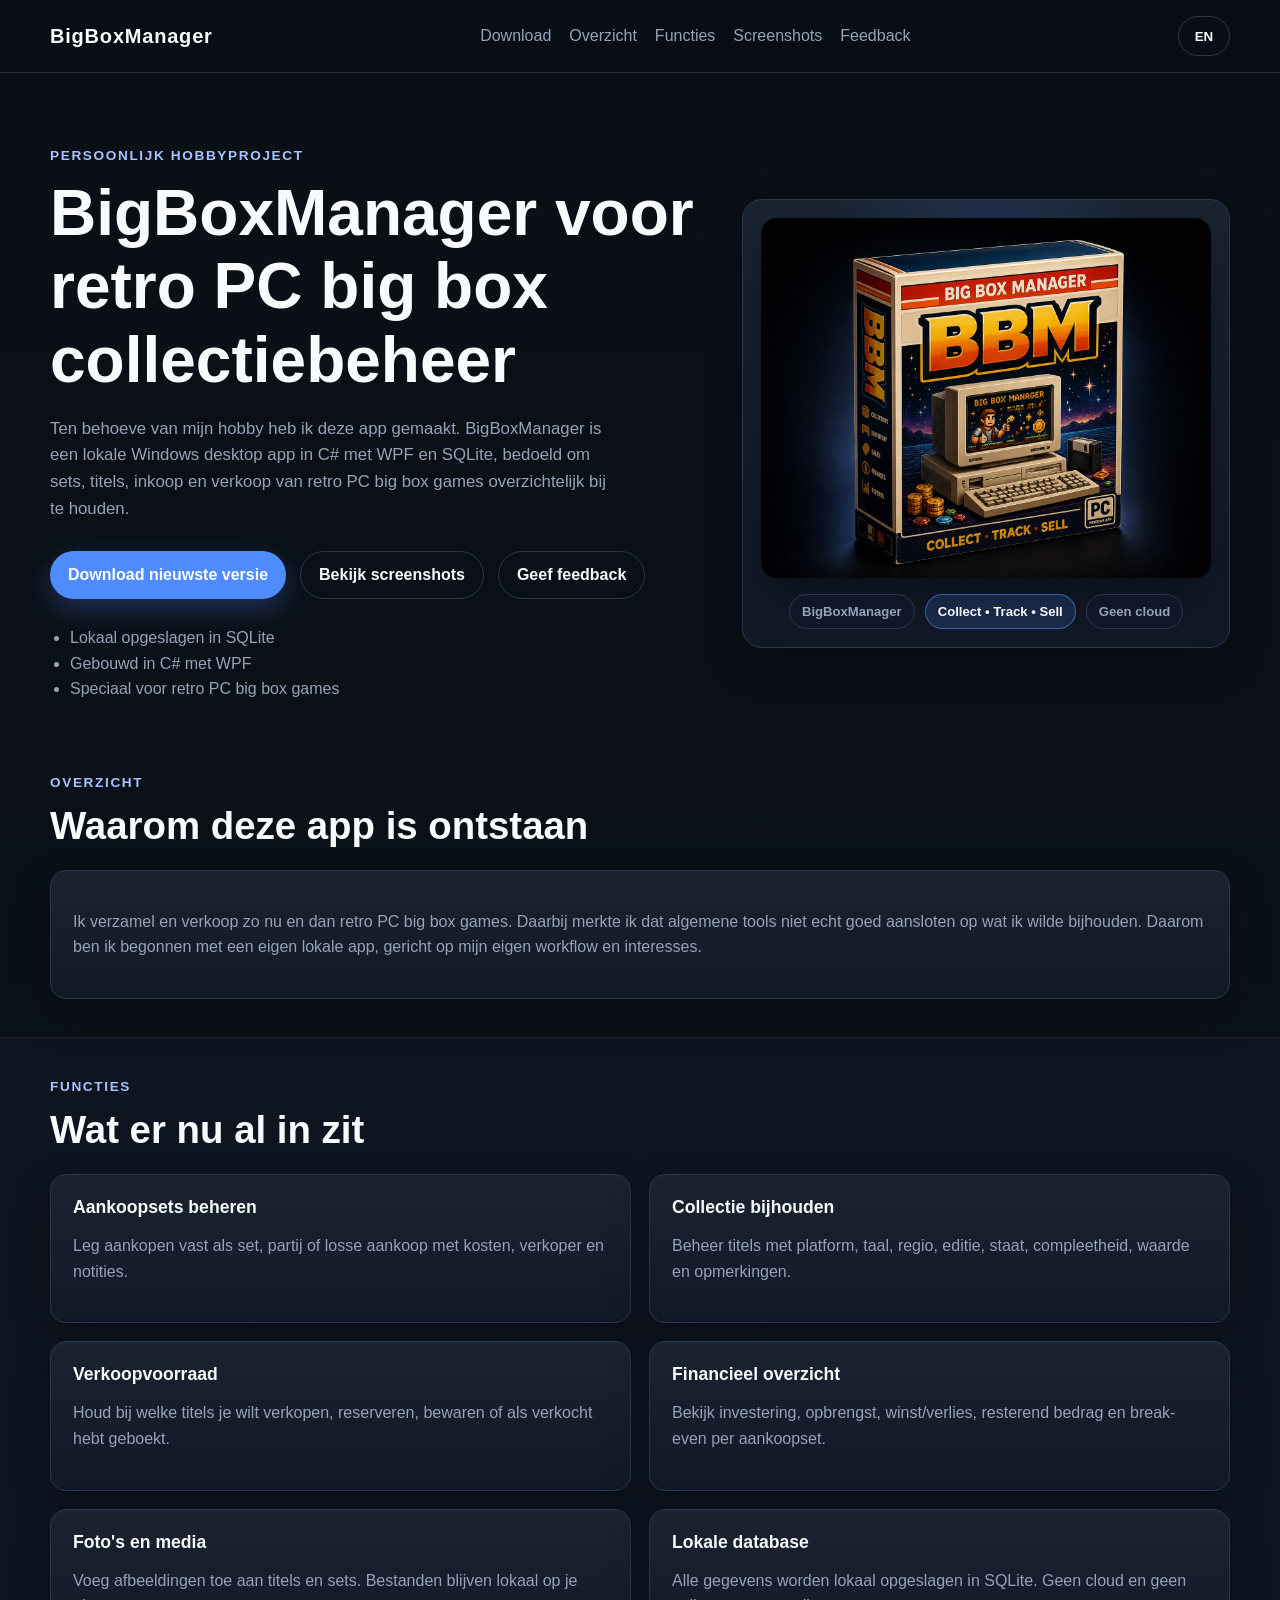
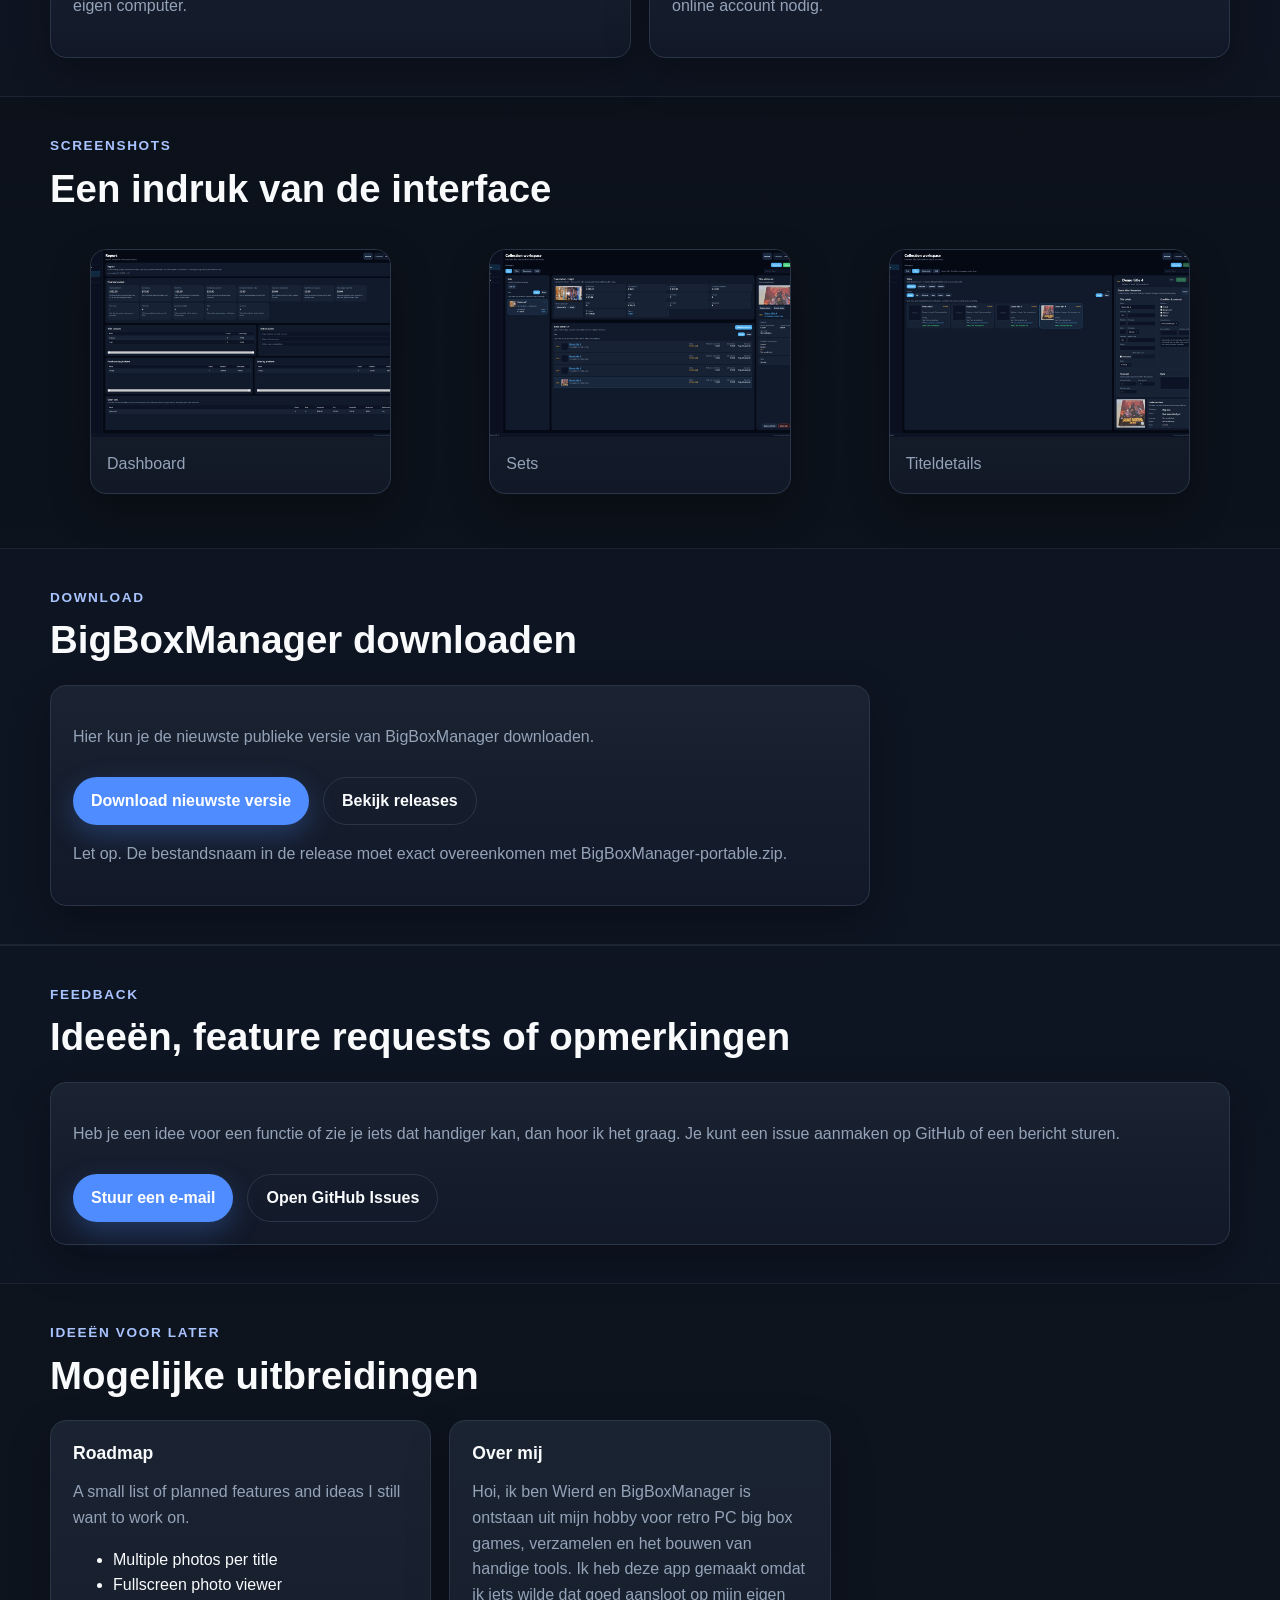
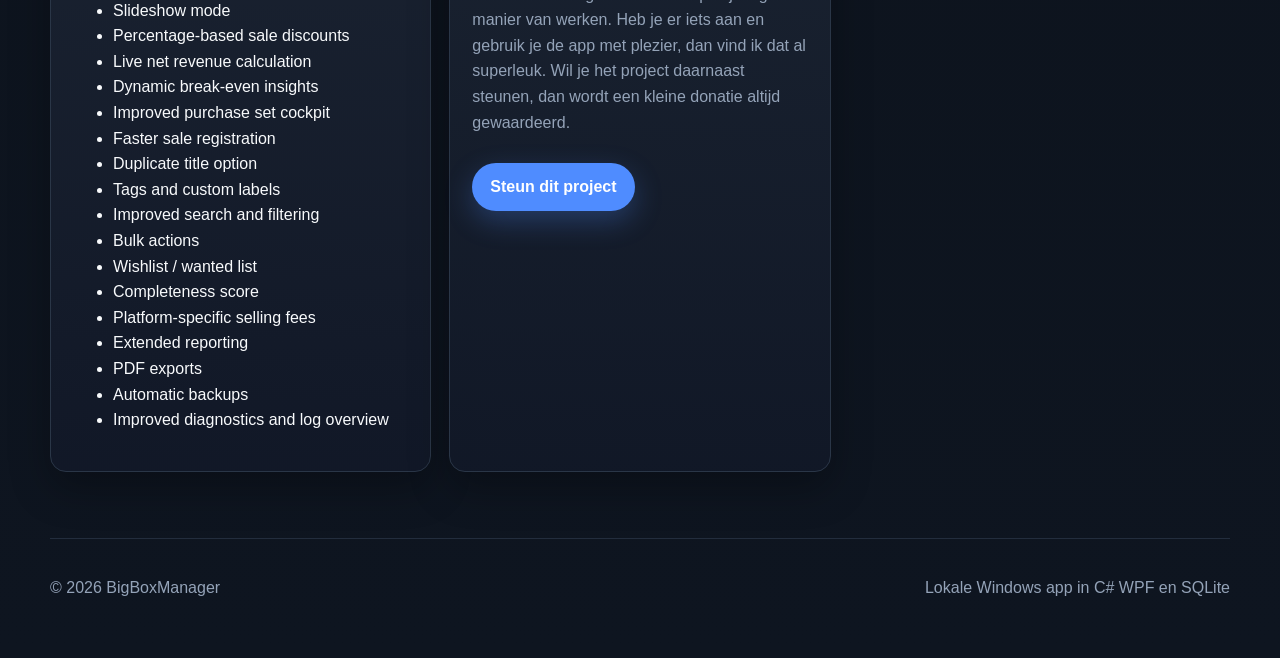
==== index.html @ f54d2a1f "Update index.html" ====
<!DOCTYPE html>
<html lang="nl">
<head>
    <meta charset="UTF-8" />
    <meta name="viewport" content="width=device-width, initial-scale=1.0" />
    <title>BigBoxManager</title>
    <meta name="description" content="Een lokale Windows app voor collectiebeheer van retro PC big box games." />
    <link rel="stylesheet" href="style.css" />
    <link rel="icon" href="afbeeldingen/BBM.ico" />
</head>
<body>
    <header class="bovenbalk">
        <div class="inhoud breedte">
            <div class="merk">BigBoxManager</div>

            <nav class="navigatie">
                <a href="#download" data-nl="Download" data-en="Download">Download</a>
                <a href="#overzicht" data-nl="Overzicht" data-en="Overview">Overzicht</a>
                <a href="#functies" data-nl="Functies" data-en="Features">Functies</a>
                <a href="#screenshots" data-nl="Screenshots" data-en="Screenshots">Screenshots</a>
                <a href="#feedback" data-nl="Feedback" data-en="Feedback">Feedback</a>
            </nav>

            <button id="taalKnop" class="taal-knop" type="button">EN</button>
        </div>
    </header>

    <main>
        <section class="held">
            <div class="inhoud breedte held-inhoud">
                <div class="held-tekst">
                    <p class="label"
                       data-nl="Persoonlijk hobbyproject"
                       data-en="Personal hobby project">
                        Persoonlijk hobbyproject
                    </p>

                    <h1 data-nl="BigBoxManager voor retro PC big box collectiebeheer"
                        data-en="BigBoxManager for retro PC big box collection management">
                        BigBoxManager voor retro PC big box collectiebeheer
                    </h1>

                    <p class="inleiding"
                       data-nl="Ten behoeve van mijn hobby heb ik deze app gemaakt. BigBoxManager is een lokale Windows desktop app in C# met WPF en SQLite, bedoeld om sets, titels, inkoop en verkoop van retro PC big box games overzichtelijk bij te houden."
                       data-en="I made this app to support my hobby. BigBoxManager is a local Windows desktop app built in C# with WPF and SQLite, meant to keep track of sets, titles, purchases and sales of retro PC big box games.">
                        Ten behoeve van mijn hobby heb ik deze app gemaakt. BigBoxManager is een lokale Windows desktop app in C# met WPF en SQLite, bedoeld om sets, titels, inkoop en verkoop van retro PC big box games overzichtelijk bij te houden.
                    </p>

            <div class="knoppenrij">
<a class="knop knop-hoofd"
   href="https://github.com/wjp79/Bigboxmanager/releases/latest/download/BigBoxManager-portable.zip"
   data-nl="Download nieuwste versie"
   data-en="Download latest version">
    Download nieuwste versie
</a>

    <a class="knop knop-secundair"
       href="#screenshots"
       data-nl="Bekijk screenshots"
       data-en="View screenshots">
        Bekijk screenshots
    </a>

    <a class="knop knop-secundair"
       href="#feedback"
       data-nl="Geef feedback"
       data-en="Send feedback">
        Geef feedback
    </a>
</div>

                    <ul class="kenmerkenlijst">
                        <li data-nl="Lokaal opgeslagen in SQLite" data-en="Stored locally in SQLite">Lokaal opgeslagen in SQLite</li>
                        <li data-nl="Gebouwd in C# met WPF" data-en="Built in C# with WPF">Gebouwd in C# met WPF</li>
                        <li data-nl="Speciaal voor retro PC big box games" data-en="Made specifically for retro PC big box games">Speciaal voor retro PC big box games</li>
                    </ul>
                </div>

                <div class="held-kaart held-logo-kaart">
                    <img class="held-logo-afbeelding"
                         src="afbeeldingen/bbm-website-hero-collect-track-sell.jpg"
                         alt="BigBoxManager softwarebox met Collect Track Sell slogan" />

                    <div class="voorbeeld-labelrij">
                        <span data-nl="BigBoxManager" data-en="BigBoxManager">BigBoxManager</span>
                        <span class="label-slogan"
                              data-nl="Collect • Track • Sell"
                              data-en="Collect • Track • Sell">Collect • Track • Sell</span>
                        <span data-nl="Geen cloud" data-en="No cloud">Geen cloud</span>
                    </div>
                </div>
            </div>
        </section>

        <section id="overzicht" class="sectie">
            <div class="inhoud breedte">
                <div class="sectie-kop">
                    <p class="label" data-nl="Overzicht" data-en="Overview">Overzicht</p>
                    <h2 data-nl="Waarom deze app is ontstaan" data-en="Why I started this app">Waarom deze app is ontstaan</h2>
                </div>

                <div class="kaart">
                    <p data-nl="Ik verzamel en verkoop zo nu en dan retro PC big box games. Daarbij merkte ik dat algemene tools niet echt goed aansloten op wat ik wilde bijhouden. Daarom ben ik begonnen met een eigen lokale app, gericht op mijn eigen workflow en interesses."
                       data-en="I collect and occasionally sell retro PC big box games. I noticed that general tools did not really fit what I wanted to track. That is why I started building my own local app, focused on my own workflow and interests.">
                        Ik verzamel en verkoop zo nu en dan retro PC big box games. Daarbij merkte ik dat algemene tools niet echt goed aansloten op wat ik wilde bijhouden. Daarom ben ik begonnen met een eigen lokale app, gericht op mijn eigen workflow en interesses.
                    </p>
                </div>
            </div>
        </section>

       <section id="functies" class="sectie sectie-donker">
    <div class="inhoud breedte">
        <div class="sectie-kop">
            <p class="label" data-nl="Functies" data-en="Features">Functies</p>
            <h2 data-nl="Wat er nu al in zit" data-en="What it currently includes">Wat er nu al in zit</h2>
        </div>

        <div class="kaarten twee-kolommen">
            <article class="kaart">
                <h3 data-nl="Aankoopsets beheren" data-en="Purchase set management">Aankoopsets beheren</h3>
                <p data-nl="Leg aankopen vast als set, partij of losse aankoop met kosten, verkoper en notities."
                   data-en="Register purchases as sets, lots or single items with costs, seller details and notes.">
                    Leg aankopen vast als set, partij of losse aankoop met kosten, verkoper en notities.
                </p>
            </article>

            <article class="kaart">
                <h3 data-nl="Collectie bijhouden" data-en="Collection tracking">Collectie bijhouden</h3>
                <p data-nl="Beheer titels met platform, taal, regio, editie, staat, compleetheid, waarde en opmerkingen."
                   data-en="Manage titles with platform, language, region, edition, condition, completeness, value and notes.">
                    Beheer titels met platform, taal, regio, editie, staat, compleetheid, waarde en opmerkingen.
                </p>
            </article>

            <article class="kaart">
                <h3 data-nl="Verkoopvoorraad" data-en="Sales stock">Verkoopvoorraad</h3>
                <p data-nl="Houd bij welke titels je wilt verkopen, reserveren, bewaren of als verkocht hebt geboekt."
                   data-en="Track which titles you want to sell, reserve, keep or mark as sold.">
                    Houd bij welke titels je wilt verkopen, reserveren, bewaren of als verkocht hebt geboekt.
                </p>
            </article>

            <article class="kaart">
                <h3 data-nl="Financieel overzicht" data-en="Financial overview">Financieel overzicht</h3>
                <p data-nl="Bekijk investering, opbrengst, winst/verlies, resterend bedrag en break-even per aankoopset."
                   data-en="View investment, revenue, profit/loss, remaining amount and break-even per purchase set.">
                    Bekijk investering, opbrengst, winst/verlies, resterend bedrag en break-even per aankoopset.
                </p>
            </article>

            <article class="kaart">
                <h3 data-nl="Foto's en media" data-en="Photos and media">Foto's en media</h3>
                <p data-nl="Voeg afbeeldingen toe aan titels en sets. Bestanden blijven lokaal op je eigen computer."
                   data-en="Add images to titles and sets. Files remain local on your own computer.">
                    Voeg afbeeldingen toe aan titels en sets. Bestanden blijven lokaal op je eigen computer.
                </p>
            </article>

            <article class="kaart">
                <h3 data-nl="Lokale database" data-en="Local database">Lokale database</h3>
                <p data-nl="Alle gegevens worden lokaal opgeslagen in SQLite. Geen cloud en geen online account nodig."
                   data-en="All data is stored locally in SQLite. No cloud and no online account required.">
                    Alle gegevens worden lokaal opgeslagen in SQLite. Geen cloud en geen online account nodig.
                </p>
            </article>
        </div>
    </div>
</section>



<section id="screenshots" class="sectie">
    <div class="inhoud breedte">
        <div class="sectie-kop">
            <p class="label" data-nl="Screenshots" data-en="Screenshots">Screenshots</p>
            <h2 data-nl="Een indruk van de interface" data-en="A quick look at the interface">Een indruk van de interface</h2>
        </div>

        <div class="screenshot-rooster">
            <figure class="screenshot-kaart">
                <img src="afbeeldingen/screenshot-dashboard.png"
                     alt="Screenshot dashboard"
                     onclick="toonAfbeelding(this.src, this.alt)" />
                <figcaption data-nl="Dashboard" data-en="Dashboard">Dashboard</figcaption>
            </figure>

            <figure class="screenshot-kaart">
                <img src="afbeeldingen/Screenshot-sets2.png"
                     alt="Screenshot sets"
                     onclick="toonAfbeelding(this.src, this.alt)" />
                <figcaption data-nl="Sets" data-en="Sets">Sets</figcaption>
            </figure>

            <figure class="screenshot-kaart">
                <img src="afbeeldingen/screenshot-titel.png"
                     alt="Screenshot titeldetails"
                     onclick="toonAfbeelding(this.src, this.alt)" />
                <figcaption data-nl="Titeldetails" data-en="Title details">Titeldetails</figcaption>
            </figure>
        </div>
    </div>
</section>

        <section id="download" class="sectie sectie-donker">
    <div class="inhoud breedte">
        <div class="sectie-kop">
            <p class="label" data-nl="Download" data-en="Download">Download</p>
            <h2 data-nl="BigBoxManager downloaden" data-en="Download BigBoxManager">BigBoxManager downloaden</h2>
        </div>

        <div class="kaart download-kaart">
            <p data-nl="Hier kun je de nieuwste publieke versie van BigBoxManager downloaden."
               data-en="Here you can download the latest public version of BigBoxManager.">
                Hier kun je de nieuwste publieke versie van BigBoxManager downloaden.
            </p>

            <div class="knoppenrij">
                <a class="knop knop-hoofd"
                   href="https://github.com/wjp79/Bigboxmanager/releases/latest/download/BigBoxManager-portable.zip"
                   data-nl="Download nieuwste versie"
                   data-en="Download latest version">
                    Download nieuwste versie
                </a>

                <a class="knop knop-secundair"
                   href="https://github.com/wjp79/Bigboxmanager/releases"
                   target="_blank"
                   rel="noopener noreferrer"
                   data-nl="Bekijk releases"
                   data-en="View releases">
                    Bekijk releases
                </a>
            </div>

            <p class="kleine-tekst"
               data-nl="Let op. De bestandsnaam in de release moet exact overeenkomen met BigBoxManager-portable.zip."
               data-en="Note. The asset filename in the release must exactly match BigBoxManager-portable.zip.">
                Let op. De bestandsnaam in de release moet exact overeenkomen met BigBoxManager-portable.zip.
            </p>
        </div>
    </div>
</section>

        <section id="feedback" class="sectie sectie-donker">
            <div class="inhoud breedte">
                <div class="sectie-kop">
                    <p class="label" data-nl="Feedback" data-en="Feedback">Feedback</p>
                    <h2 data-nl="Ideeën, feature requests of opmerkingen" data-en="Ideas, feature requests or feedback">Ideeën, feature requests of opmerkingen</h2>
                </div>

                <div class="kaart">
                    <p data-nl="Heb je een idee voor een functie of zie je iets dat handiger kan, dan hoor ik het graag. Je kunt een issue aanmaken op GitHub of een bericht sturen."
                       data-en="If you have an idea for a feature or see something that could be improved, feel free to let me know. You can open an issue on GitHub or send a message.">
                        Heb je een idee voor een functie of zie je iets dat handiger kan, dan hoor ik het graag. Je kunt een issue aanmaken op GitHub of een bericht sturen.
                    </p>

                    <div class="knoppenrij">
                        <a class="knop knop-hoofd"
                           href="mailto:bigboxmanager@protonmail.com?subject=Feedback%20BigBoxManager&amp;body=Hoi%20Wierd%2C%0D%0A%0D%0AIk%20heb%20feedback%20over%20BigBoxManager%3A%0D%0A"
                           data-nl="Stuur een e-mail"
                           data-en="Send an email">
                            Stuur een e-mail
                        </a>

                        <a class="knop knop-secundair"
                           href="https://github.com/wjp79/Bigboxmanager/issues"
                           target="_blank"
                           rel="noopener noreferrer"
                           data-nl="Open GitHub Issues"
                           data-en="Open GitHub Issues">
                            Open GitHub Issues
                        </a>
                    </div>
                </div>
            </div>
        </section>

        <section class="sectie">
            <div class="inhoud breedte">
                <div class="sectie-kop">
                    <p class="label" data-nl="Ideeën voor later" data-en="Ideas for later">Ideeën voor later</p>
                    <h2 data-nl="Mogelijke uitbreidingen" data-en="Possible future additions">Mogelijke uitbreidingen</h2>
                </div>

                <div class="kaarten drie-kolommen">
             <article class="kaart">
    <h3 data-nl="Roadmap" data-en="Roadmap">Roadmap</h3>

    <p data-nl="Een korte lijst met geplande functies en ideeën waar ik nog aan wil werken."
       data-en="A small list of planned features and ideas I still want to work on.">
        A small list of planned features and ideas I still want to work on.
    </p>

    <ul class="feature-lijst">
        <li data-nl="Meerdere foto's per titel" data-en="Multiple photos per title">Multiple photos per title</li>
        <li data-nl="Fullscreen fotoweergave" data-en="Fullscreen photo viewer">Fullscreen photo viewer</li>
        <li data-nl="Slideshow-modus" data-en="Slideshow mode">Slideshow mode</li>
        <li data-nl="Verkoopkorting in procenten" data-en="Percentage-based sale discounts">Percentage-based sale discounts</li>
        <li data-nl="Live berekening van netto opbrengst" data-en="Live net revenue calculation">Live net revenue calculation</li>
        <li data-nl="Dynamische break-even inzichten" data-en="Dynamic break-even insights">Dynamic break-even insights</li>
        <li data-nl="Verbeterde aankoopset-cockpit" data-en="Improved purchase set cockpit">Improved purchase set cockpit</li>
        <li data-nl="Snellere verkoopregistratie" data-en="Faster sale registration">Faster sale registration</li>
        <li data-nl="Titel dupliceren" data-en="Duplicate title option">Duplicate title option</li>
        <li data-nl="Tags en eigen labels" data-en="Tags and custom labels">Tags and custom labels</li>
        <li data-nl="Verbeterd zoeken en filteren" data-en="Improved search and filtering">Improved search and filtering</li>
        <li data-nl="Bulkacties" data-en="Bulk actions">Bulk actions</li>
        <li data-nl="Wishlist / gezocht-lijst" data-en="Wishlist / wanted list">Wishlist / wanted list</li>
        <li data-nl="Compleetheidsscore" data-en="Completeness score">Completeness score</li>
        <li data-nl="Platform-specifieke verkoopkosten" data-en="Platform-specific selling fees">Platform-specific selling fees</li>
        <li data-nl="Uitgebreidere rapportage" data-en="Extended reporting">Extended reporting</li>
        <li data-nl="PDF-exports" data-en="PDF exports">PDF exports</li>
        <li data-nl="Automatische backups" data-en="Automatic backups">Automatic backups</li>
        <li data-nl="Verbeterde diagnose en log-overzicht" data-en="Improved diagnostics and log overview">Improved diagnostics and log overview</li>
    </ul>
</article>

       <article class="kaart">
    <h3 data-nl="Over mij" data-en="About me">Over mij</h3>

    <p data-nl="Hoi, ik ben Wierd en BigBoxManager is ontstaan uit mijn hobby voor retro PC big box games, verzamelen en het bouwen van handige tools. Ik heb deze app gemaakt omdat ik iets wilde dat goed aansloot op mijn eigen manier van werken. Heb je er iets aan en gebruik je de app met plezier, dan vind ik dat al superleuk. Wil je het project daarnaast steunen, dan wordt een kleine donatie altijd gewaardeerd."
       data-en="Hi, I’m Wierd, and BigBoxManager grew out of my hobby for retro PC big box games, collecting, and building useful tools. I made this app because I wanted something that really matched the way I work. If the app is useful to you and you enjoy using it, that already means a lot to me. And if you would like to support the project, a small donation is always appreciated.">
        Hoi, ik ben Wierd en BigBoxManager is ontstaan uit mijn hobby voor retro PC big box games, verzamelen en het bouwen van handige tools. Ik heb deze app gemaakt omdat ik iets wilde dat goed aansloot op mijn eigen manier van werken. Heb je er iets aan en gebruik je de app met plezier, dan vind ik dat al superleuk. Wil je het project daarnaast steunen, dan wordt een kleine donatie altijd gewaardeerd.
    </p>

    <div class="knoppenrij">
        <a class="knop knop-hoofd"
           href="https://paypal.me/wierd"
           target="_blank"
           rel="noopener noreferrer"
           data-nl="Steun dit project"
           data-en="Support this project">
            Steun dit project
        </a>
    </div>
</article>
                </div>
            </div>
        </section>
    </main>

    <footer class="voettekst">
        <div class="inhoud breedte voettekst-inhoud">
            <p>© 2026 BigBoxManager</p>
            <p data-nl="Lokale Windows app in C# WPF en SQLite"
               data-en="Local Windows app built with C# WPF and SQLite">
                Lokale Windows app in C# WPF en SQLite
            </p>
        </div>
    </footer>

    <script>
        let huidigeTaal = "nl";

        const taalKnop = document.getElementById("taalKnop");

        function pasTaalToe(taal) {
            const elementen = document.querySelectorAll("[data-nl][data-en]");

            elementen.forEach(element => {
                element.textContent = element.getAttribute("data-" + taal);
            });

            document.documentElement.lang = taal;
            huidigeTaal = taal;
            taalKnop.textContent = taal === "nl" ? "EN" : "NL";
        }

        taalKnop.addEventListener("click", () => {
            const nieuweTaal = huidigeTaal === "nl" ? "en" : "nl";
            pasTaalToe(nieuweTaal);
        });

            function toonAfbeelding(bron, beschrijving) {
        const overlay = document.getElementById("afbeeldingOverlay");
        const afbeelding = document.getElementById("groteAfbeelding");

        afbeelding.src = bron;
        afbeelding.alt = beschrijving;
        overlay.classList.add("zichtbaar");
    }

    function sluitAfbeelding() {
        const overlay = document.getElementById("afbeeldingOverlay");
        overlay.classList.remove("zichtbaar");
    }       
</script>


    <div id="afbeeldingOverlay" class="afbeelding-overlay" onclick="sluitAfbeelding()">
    <img id="groteAfbeelding" class="grote-afbeelding" src="" alt="" />
</div>

    
</body>
</html>
---- style.css ----
:root {
    --achtergrond: #0A0F16;
    --paneel-donker: #111827;
    --tweede-paneel: #161E2A;
    --kaart-donker: #1B2432;
    --lijstkaart: #1E293B;
    --veld-donker: #0F172A;
    --rand: #2A3647;
    --hoofdtekst: #F8FAFC;
    --subtiele-tekst: #94A3B8;
    --accent: #4F8CFF;
    --accent-zacht: rgba(79, 140, 255, 0.16);

    --breedte: 1180px;
    --radius-groot: 20px;
    --radius-middel: 16px;
    --radius-klein: 12px;

    --schaduw: 0 16px 40px rgba(0, 0, 0, 0.28);
}

* {
    box-sizing: border-box;
}

html {
    scroll-behavior: smooth;
}

body {
    margin: 0;
    font-family: "Segoe UI", Arial, sans-serif;
    background: linear-gradient(180deg, #0A0F16 0%, #0E1520 100%);
    color: var(--hoofdtekst);
    line-height: 1.6;
}

img {
    max-width: 100%;
    display: block;
}

a {
    color: inherit;
    text-decoration: none;
}

.breedte {
    width: min(var(--breedte), calc(100% - 32px));
    margin: 0 auto;
}

.bovenbalk {
    position: sticky;
    top: 0;
    z-index: 20;
    backdrop-filter: blur(10px);
    background: rgba(10, 15, 22, 0.82);
    border-bottom: 1px solid rgba(42, 54, 71, 0.85);
}

.bovenbalk .inhoud {
    display: flex;
    align-items: center;
    justify-content: space-between;
    gap: 24px;
    min-height: 72px;
}

.merk {
    font-size: 1.25rem;
    font-weight: 700;
    letter-spacing: 0.04em;
}

.navigatie {
    display: flex;
    gap: 18px;
    flex-wrap: wrap;
}

.navigatie a {
    color: var(--subtiele-tekst);
    transition: color 0.2s ease;
}

.navigatie a:hover {
    color: var(--hoofdtekst);
}

.held {
    padding: 72px 0 32px;
}

.held-inhoud {
    display: grid;
    grid-template-columns: 1.15fr 0.85fr;
    gap: 32px;
    align-items: center;
}

.label {
    margin: 0 0 10px;
    color: #A9C3FF;
    font-size: 0.85rem;
    font-weight: 700;
    text-transform: uppercase;
    letter-spacing: 0.12em;
}

h1,
h2,
h3 {
    margin-top: 0;
    line-height: 1.15;
}

h1 {
    margin-bottom: 18px;
    font-size: clamp(2.2rem, 5vw, 4rem);
}

h2 {
    margin-bottom: 0;
    font-size: clamp(1.7rem, 3vw, 2.4rem);
}

h3 {
    margin-bottom: 10px;
    font-size: 1.1rem;
}

.inleiding {
    max-width: 60ch;
    color: var(--subtiele-tekst);
    font-size: 1.05rem;
}

.knoppenrij {
    display: flex;
    flex-wrap: wrap;
    gap: 14px;
    margin-top: 28px;
}

.knop {
    display: inline-flex;
    align-items: center;
    justify-content: center;
    min-height: 48px;
    padding: 0 18px;
    border-radius: 999px;
    font-weight: 700;
    transition: transform 0.18s ease, box-shadow 0.18s ease, background 0.18s ease;
}

.knop:hover {
    transform: translateY(-1px);
}

.knop-hoofd {
    background: var(--accent);
    color: white;
    box-shadow: 0 10px 28px rgba(79, 140, 255, 0.28);
}

.knop-secundair {
    background: transparent;
    color: var(--hoofdtekst);
    border: 1px solid var(--rand);
}

.kenmerkenlijst {
    margin: 26px 0 0;
    padding-left: 20px;
    color: var(--subtiele-tekst);
}

.held-kaart {
    position: relative;
    overflow: hidden;
    background:
        radial-gradient(circle at 50% 18%, rgba(79, 140, 255, 0.20), transparent 38%),
        linear-gradient(180deg, rgba(27, 36, 50, 0.96), rgba(17, 24, 39, 0.96));
    border: 1px solid var(--rand);
    border-radius: var(--radius-groot);
    box-shadow: var(--schaduw);
    padding: 18px;
}

.held-logo-kaart {
    display: flex;
    flex-direction: column;
    gap: 16px;
}

.held-logo-afbeelding {
    width: 100%;
    border-radius: 16px;
    background: var(--veld-donker);
    box-shadow: 0 20px 42px rgba(0, 0, 0, 0.36);
}

.voorbeeld-labelrij {
    display: flex;
    flex-wrap: wrap;
    justify-content: center;
    gap: 10px;
}

.voorbeeld-labelrij span {
    border: 1px solid var(--rand);
    border-radius: 999px;
    padding: 6px 12px;
    background: rgba(15, 23, 42, 0.74);
    color: var(--subtiele-tekst);
    font-size: 0.82rem;
    font-weight: 700;
}

.voorbeeld-labelrij .label-slogan {
    color: var(--hoofdtekst);
    border-color: rgba(79, 140, 255, 0.58);
    background: rgba(79, 140, 255, 0.16);
}

.sectie {
    padding: 38px 0;
}

.sectie-donker {
    background: rgba(17, 24, 39, 0.58);
    border-top: 1px solid rgba(42, 54, 71, 0.5);
    border-bottom: 1px solid rgba(42, 54, 71, 0.5);
}

.sectie-kop {
    margin-bottom: 22px;
}

.kaarten {
    display: grid;
    gap: 18px;
}

.drie-kolommen {
    grid-template-columns: repeat(3, 1fr);
}

.twee-kolommen {
    grid-template-columns: repeat(2, 1fr);
}

.kaart,
.screenshot-kaart {
    background: linear-gradient(180deg, rgba(27, 36, 50, 0.95), rgba(17, 24, 39, 0.95));
    border: 1px solid var(--rand);
    border-radius: var(--radius-middel);
    box-shadow: var(--schaduw);
}

.kaart {
    padding: 22px;
}

.kaart p,
.kleine-tekst {
    color: var(--subtiele-tekst);
}

.screenshot-rooster {
    display: grid;
    grid-template-columns: repeat(3, 1fr);
    gap: 18px;
}

.screenshot-kaart {
    overflow: hidden;
}

.screenshot-kaart img {
    width: 100%;
    aspect-ratio: 16 / 10;
    object-fit: cover;
    background: var(--veld-donker);
}

.screenshot-kaart figcaption {
    padding: 14px 16px 16px;
    color: var(--subtiele-tekst);
}

.download-kaart,
.donatie-kaart {
    max-width: 820px;
}

.voettekst {
    padding: 28px 0 42px;
}

.voettekst-inhoud {
    display: flex;
    justify-content: space-between;
    gap: 18px;
    flex-wrap: wrap;
    color: var(--subtiele-tekst);
    border-top: 1px solid rgba(42, 54, 71, 0.75);
    padding-top: 20px;
}

@media (max-width: 640px) {
    .held {
        padding-top: 42px;
    }

    .knoppenrij {
        flex-direction: column;
        align-items: stretch;
    }

    .knop {
        width: 100%;
    }

    .voorbeeldinhoud {
        grid-template-columns: 1fr;
    }

    .voorbeeld-kolom.klein,
    .voorbeeld-kolom.midden,
    .voorbeeld-kolom.groot {
        min-height: 70px;
    }
}

.taal-knop {
    min-width: 52px;
    height: 40px;
    padding: 0 14px;
    border-radius: 999px;
    border: 1px solid var(--rand);
    background: transparent;
    color: var(--hoofdtekst);
    font-weight: 700;
    cursor: pointer;
}

.taal-knop:hover {
    background: rgba(255, 255, 255, 0.04);
}

.screenshot-kaart img {
    width: 100%;
    aspect-ratio: 16 / 10;
    object-fit: cover;
    background: var(--veld-donker);
    cursor: zoom-in;
    transition: transform 0.18s ease;
}

.screenshot-kaart img:hover {
    transform: scale(1.02);
}

.afbeelding-overlay {
    position: fixed;
    inset: 0;
    background: rgba(0, 0, 0, 0.82);
    display: flex;
    align-items: center;
    justify-content: center;
    padding: 24px;
    opacity: 0;
    pointer-events: none;
    transition: opacity 0.2s ease;
    z-index: 2000;
}

.afbeelding-overlay.zichtbaar {
    opacity: 1;
    pointer-events: auto;
}

.grote-afbeelding {
    max-width: min(1200px, 96vw);
    max-height: 92vh;
    border-radius: 16px;
    border: 1px solid var(--rand);
    box-shadow: 0 20px 50px rgba(0, 0, 0, 0.4);
    background: var(--veld-donker);
}
@media (max-width: 900px) {
    .held-inhoud {
        grid-template-columns: 1fr;
    }

    .held-logo-kaart {
        max-width: 620px;
        margin: 0 auto;
    }
}
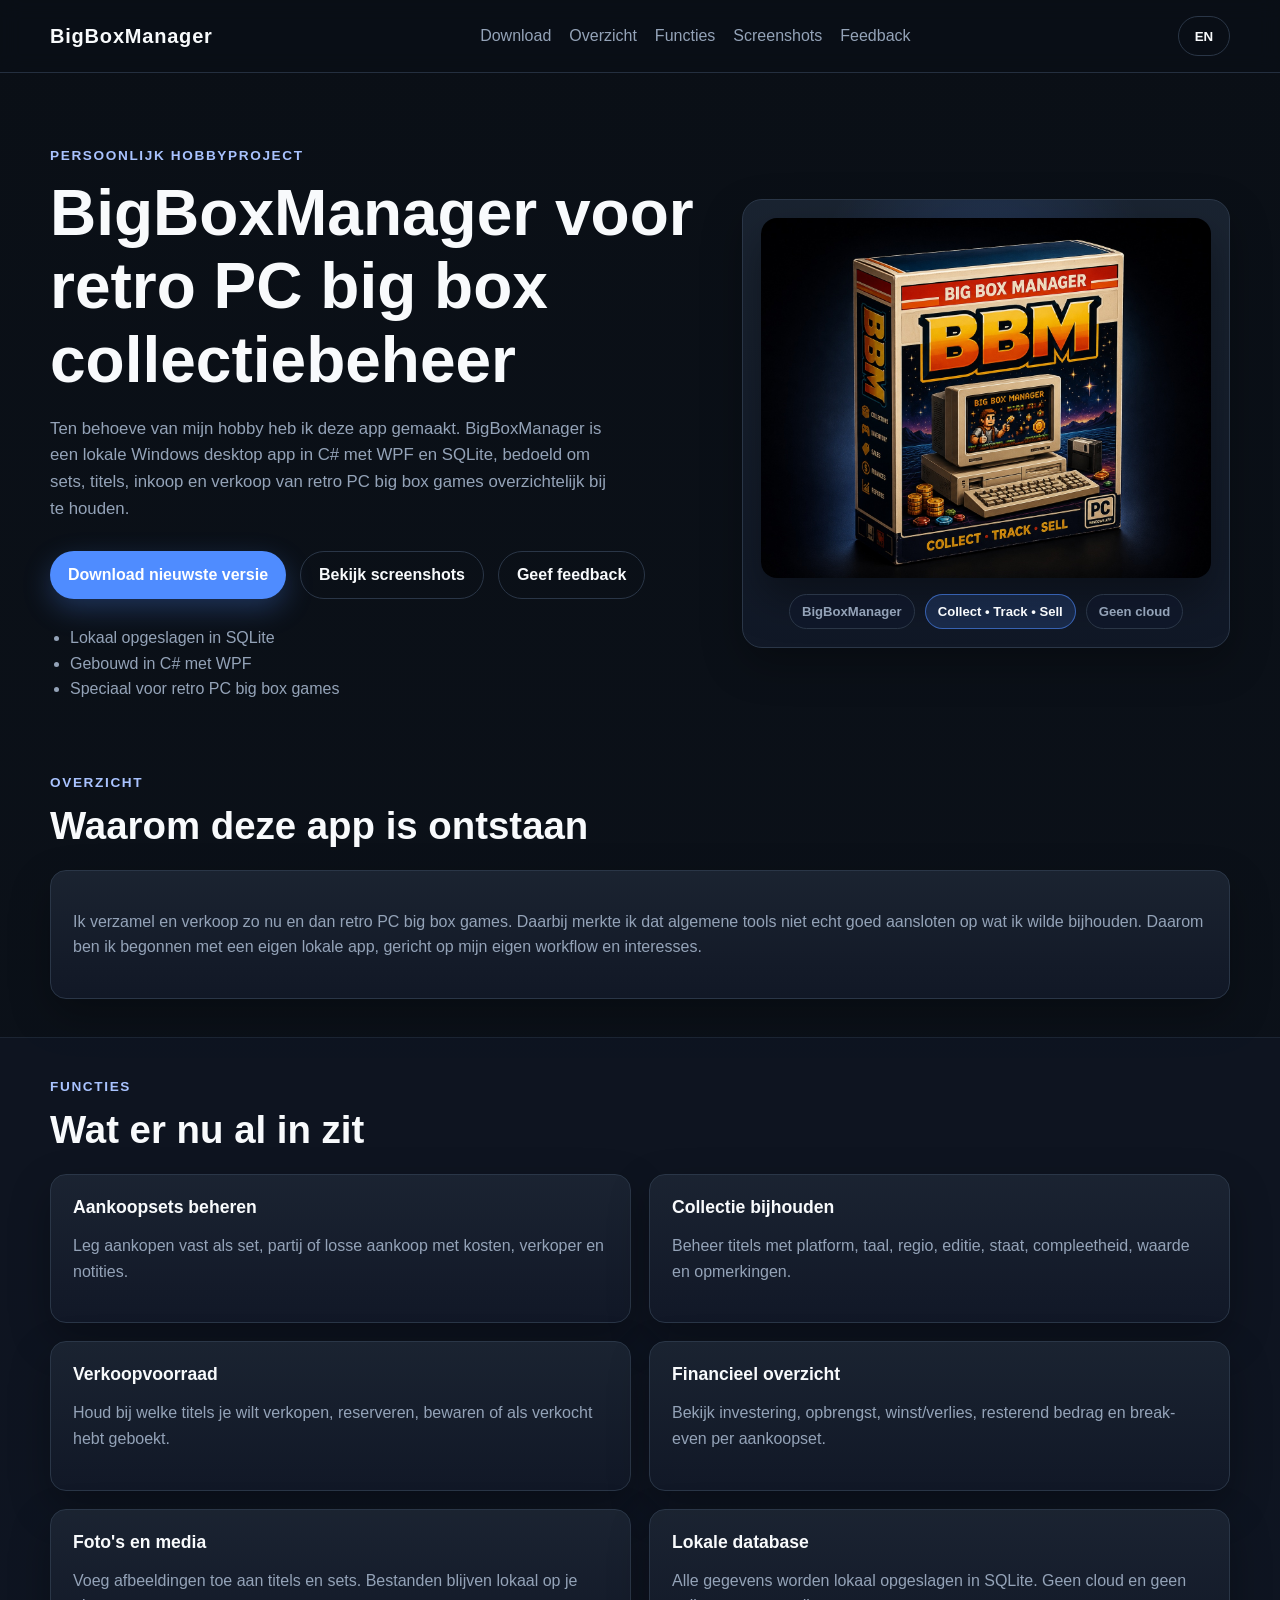
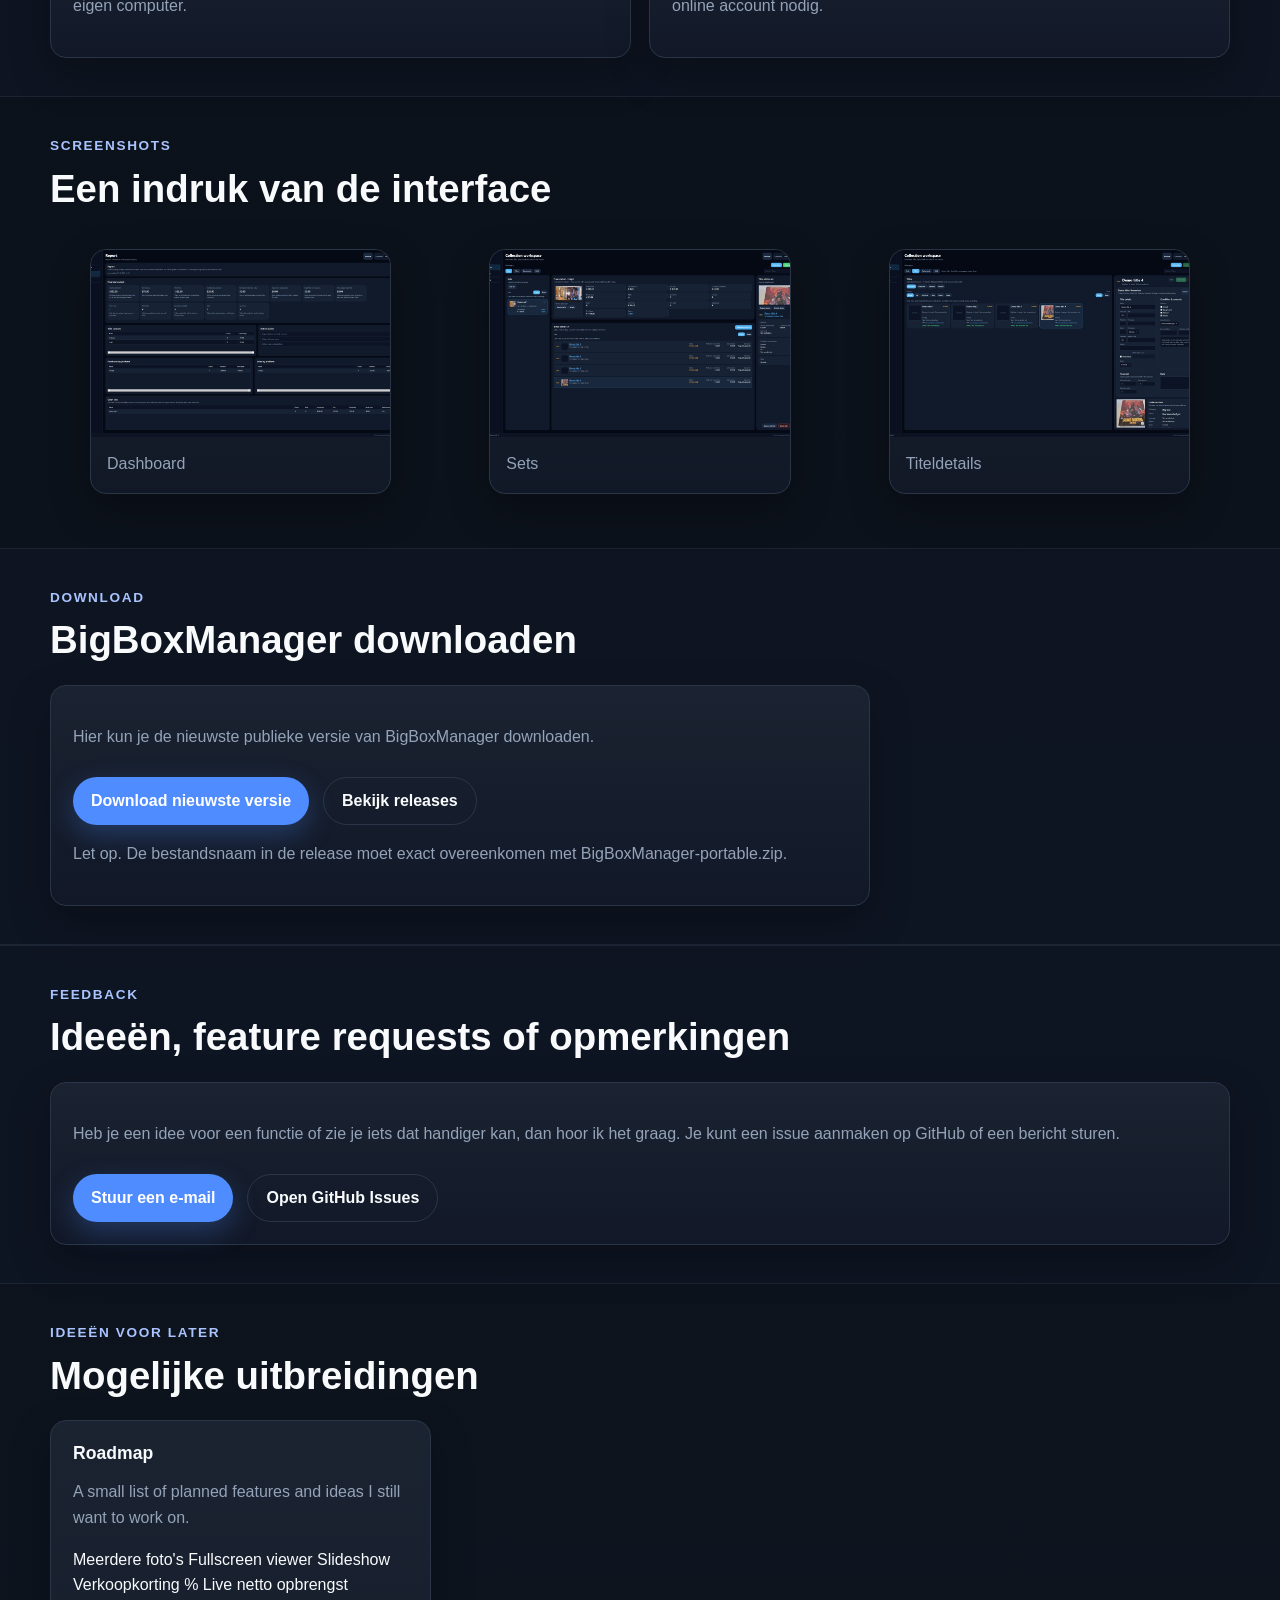
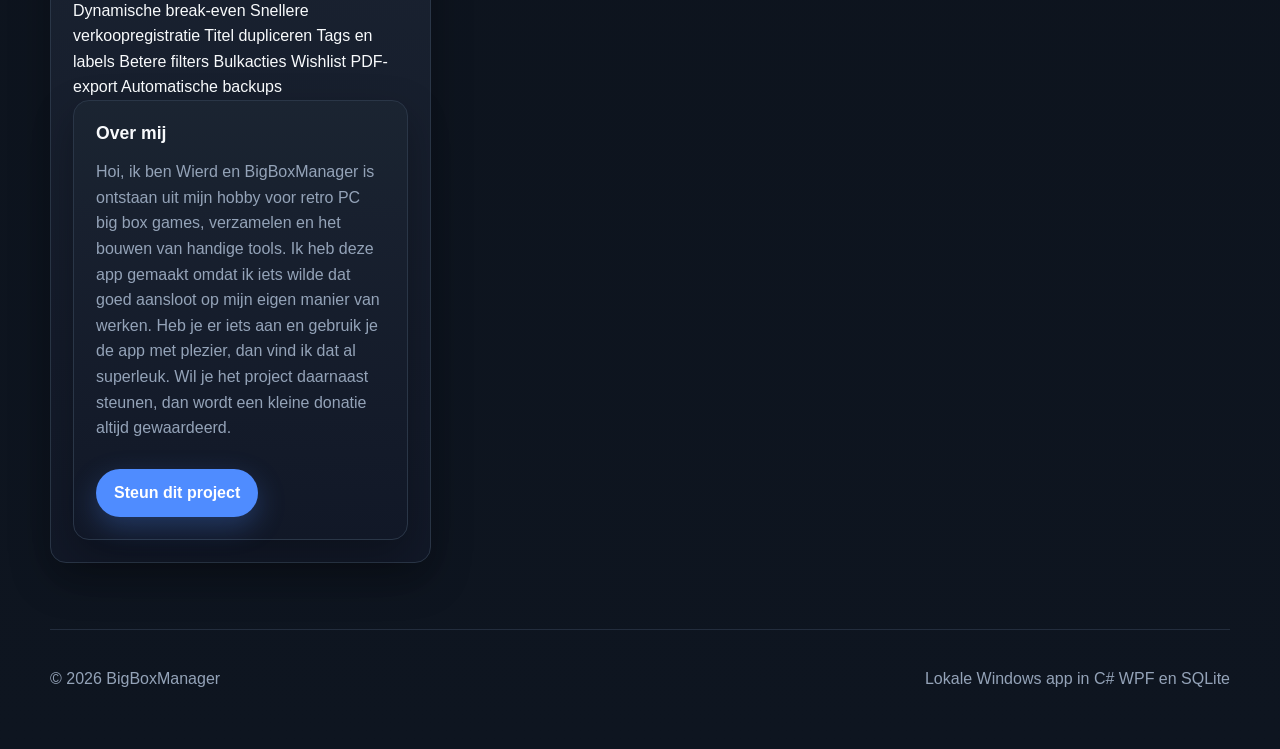
==== commit 63a727e4: "Update feature list to feature tags in index.html Replaced feature list with feature tags for better" ====
--- a/index.html
+++ b/index.html
@@ -290,29 +290,22 @@
        data-en="A small list of planned features and ideas I still want to work on.">
         A small list of planned features and ideas I still want to work on.
     </p>
-
-    <ul class="feature-lijst">
-        <li data-nl="Meerdere foto's per titel" data-en="Multiple photos per title">Multiple photos per title</li>
-        <li data-nl="Fullscreen fotoweergave" data-en="Fullscreen photo viewer">Fullscreen photo viewer</li>
-        <li data-nl="Slideshow-modus" data-en="Slideshow mode">Slideshow mode</li>
-        <li data-nl="Verkoopkorting in procenten" data-en="Percentage-based sale discounts">Percentage-based sale discounts</li>
-        <li data-nl="Live berekening van netto opbrengst" data-en="Live net revenue calculation">Live net revenue calculation</li>
-        <li data-nl="Dynamische break-even inzichten" data-en="Dynamic break-even insights">Dynamic break-even insights</li>
-        <li data-nl="Verbeterde aankoopset-cockpit" data-en="Improved purchase set cockpit">Improved purchase set cockpit</li>
-        <li data-nl="Snellere verkoopregistratie" data-en="Faster sale registration">Faster sale registration</li>
-        <li data-nl="Titel dupliceren" data-en="Duplicate title option">Duplicate title option</li>
-        <li data-nl="Tags en eigen labels" data-en="Tags and custom labels">Tags and custom labels</li>
-        <li data-nl="Verbeterd zoeken en filteren" data-en="Improved search and filtering">Improved search and filtering</li>
-        <li data-nl="Bulkacties" data-en="Bulk actions">Bulk actions</li>
-        <li data-nl="Wishlist / gezocht-lijst" data-en="Wishlist / wanted list">Wishlist / wanted list</li>
-        <li data-nl="Compleetheidsscore" data-en="Completeness score">Completeness score</li>
-        <li data-nl="Platform-specifieke verkoopkosten" data-en="Platform-specific selling fees">Platform-specific selling fees</li>
-        <li data-nl="Uitgebreidere rapportage" data-en="Extended reporting">Extended reporting</li>
-        <li data-nl="PDF-exports" data-en="PDF exports">PDF exports</li>
-        <li data-nl="Automatische backups" data-en="Automatic backups">Automatic backups</li>
-        <li data-nl="Verbeterde diagnose en log-overzicht" data-en="Improved diagnostics and log overview">Improved diagnostics and log overview</li>
-    </ul>
-</article>
+<div class="feature-tags">
+    <span data-nl="Meerdere foto's" data-en="Multiple photos">Meerdere foto's</span>
+    <span data-nl="Fullscreen viewer" data-en="Fullscreen viewer">Fullscreen viewer</span>
+    <span data-nl="Slideshow" data-en="Slideshow">Slideshow</span>
+    <span data-nl="Verkoopkorting %" data-en="Sale discount %">Verkoopkorting %</span>
+    <span data-nl="Live netto opbrengst" data-en="Live net revenue">Live netto opbrengst</span>
+    <span data-nl="Dynamische break-even" data-en="Dynamic break-even">Dynamische break-even</span>
+    <span data-nl="Snellere verkoopregistratie" data-en="Faster sale registration">Snellere verkoopregistratie</span>
+    <span data-nl="Titel dupliceren" data-en="Duplicate title">Titel dupliceren</span>
+    <span data-nl="Tags en labels" data-en="Tags and labels">Tags en labels</span>
+    <span data-nl="Betere filters" data-en="Better filters">Betere filters</span>
+    <span data-nl="Bulkacties" data-en="Bulk actions">Bulkacties</span>
+    <span data-nl="Wishlist" data-en="Wishlist">Wishlist</span>
+    <span data-nl="PDF-export" data-en="PDF export">PDF-export</span>
+    <span data-nl="Automatische backups" data-en="Automatic backups">Automatische backups</span>
+</div>
 
        <article class="kaart">
     <h3 data-nl="Over mij" data-en="About me">Over mij</h3>
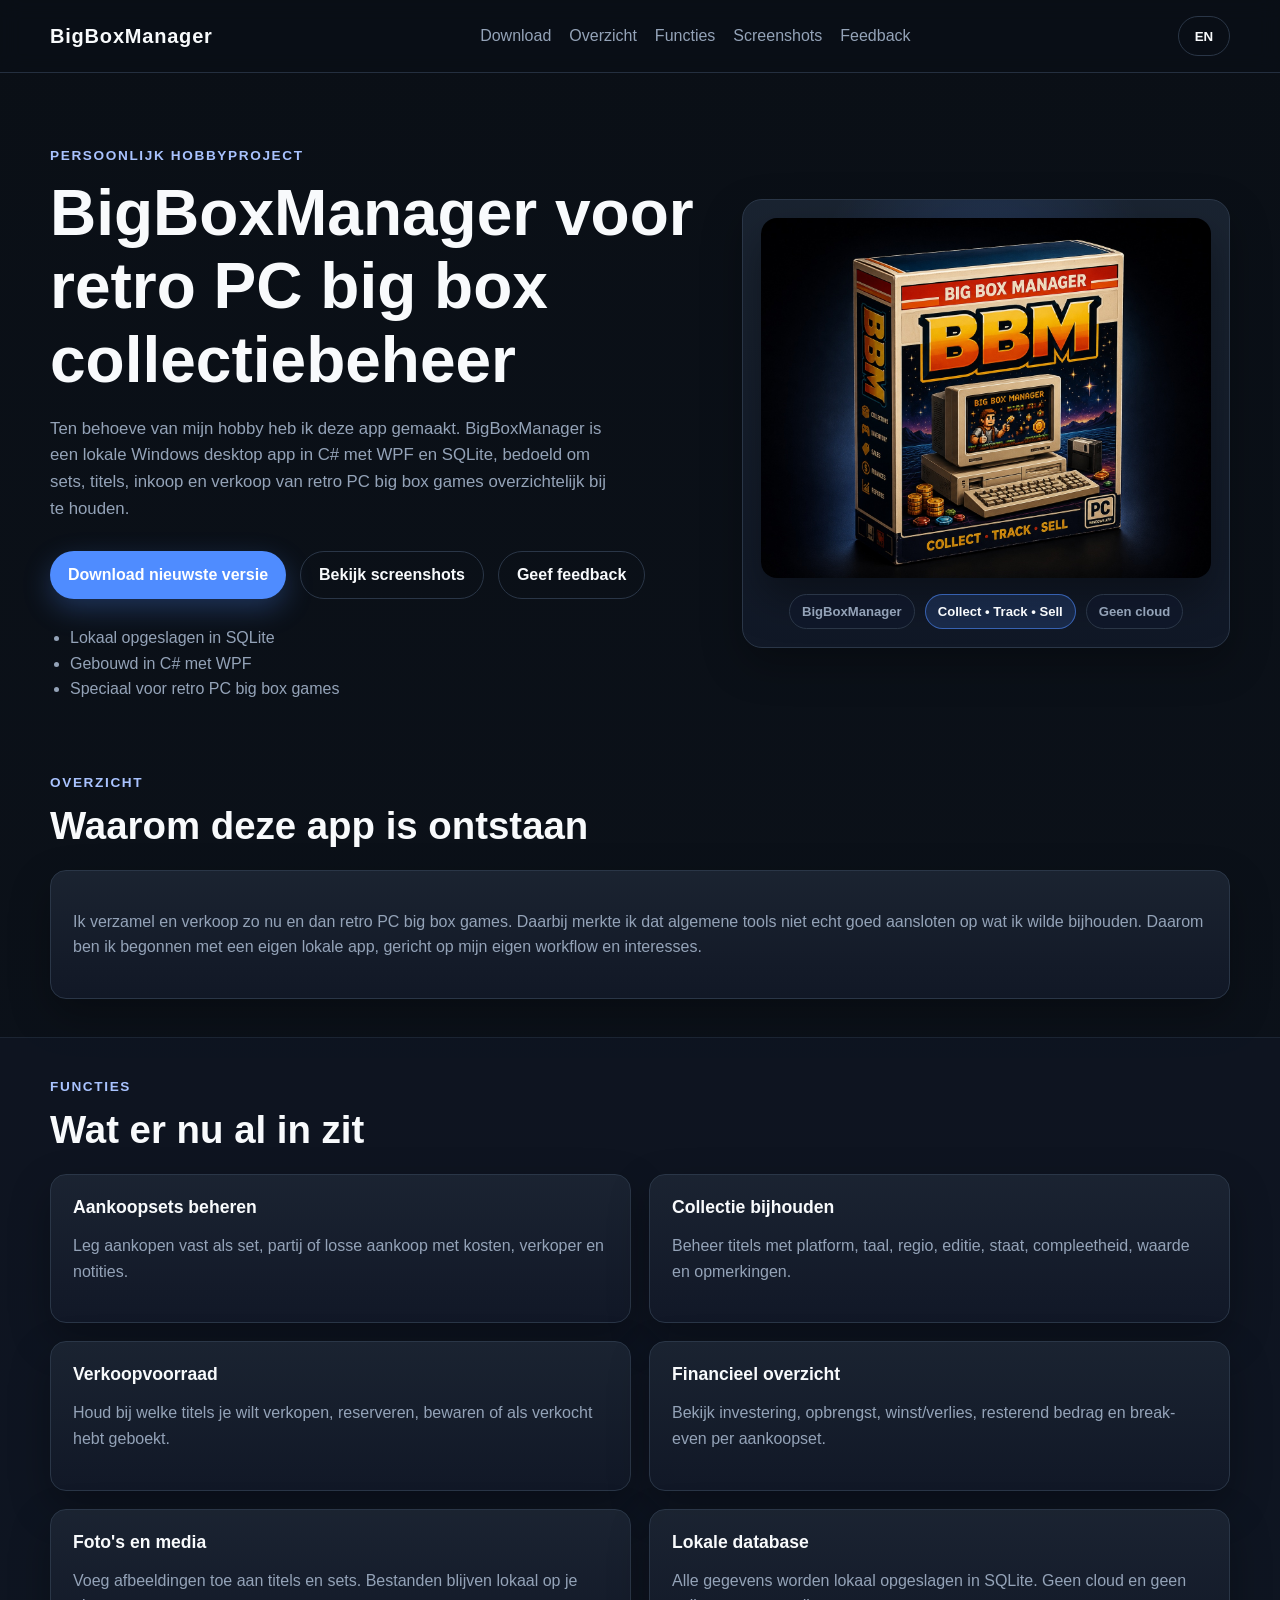
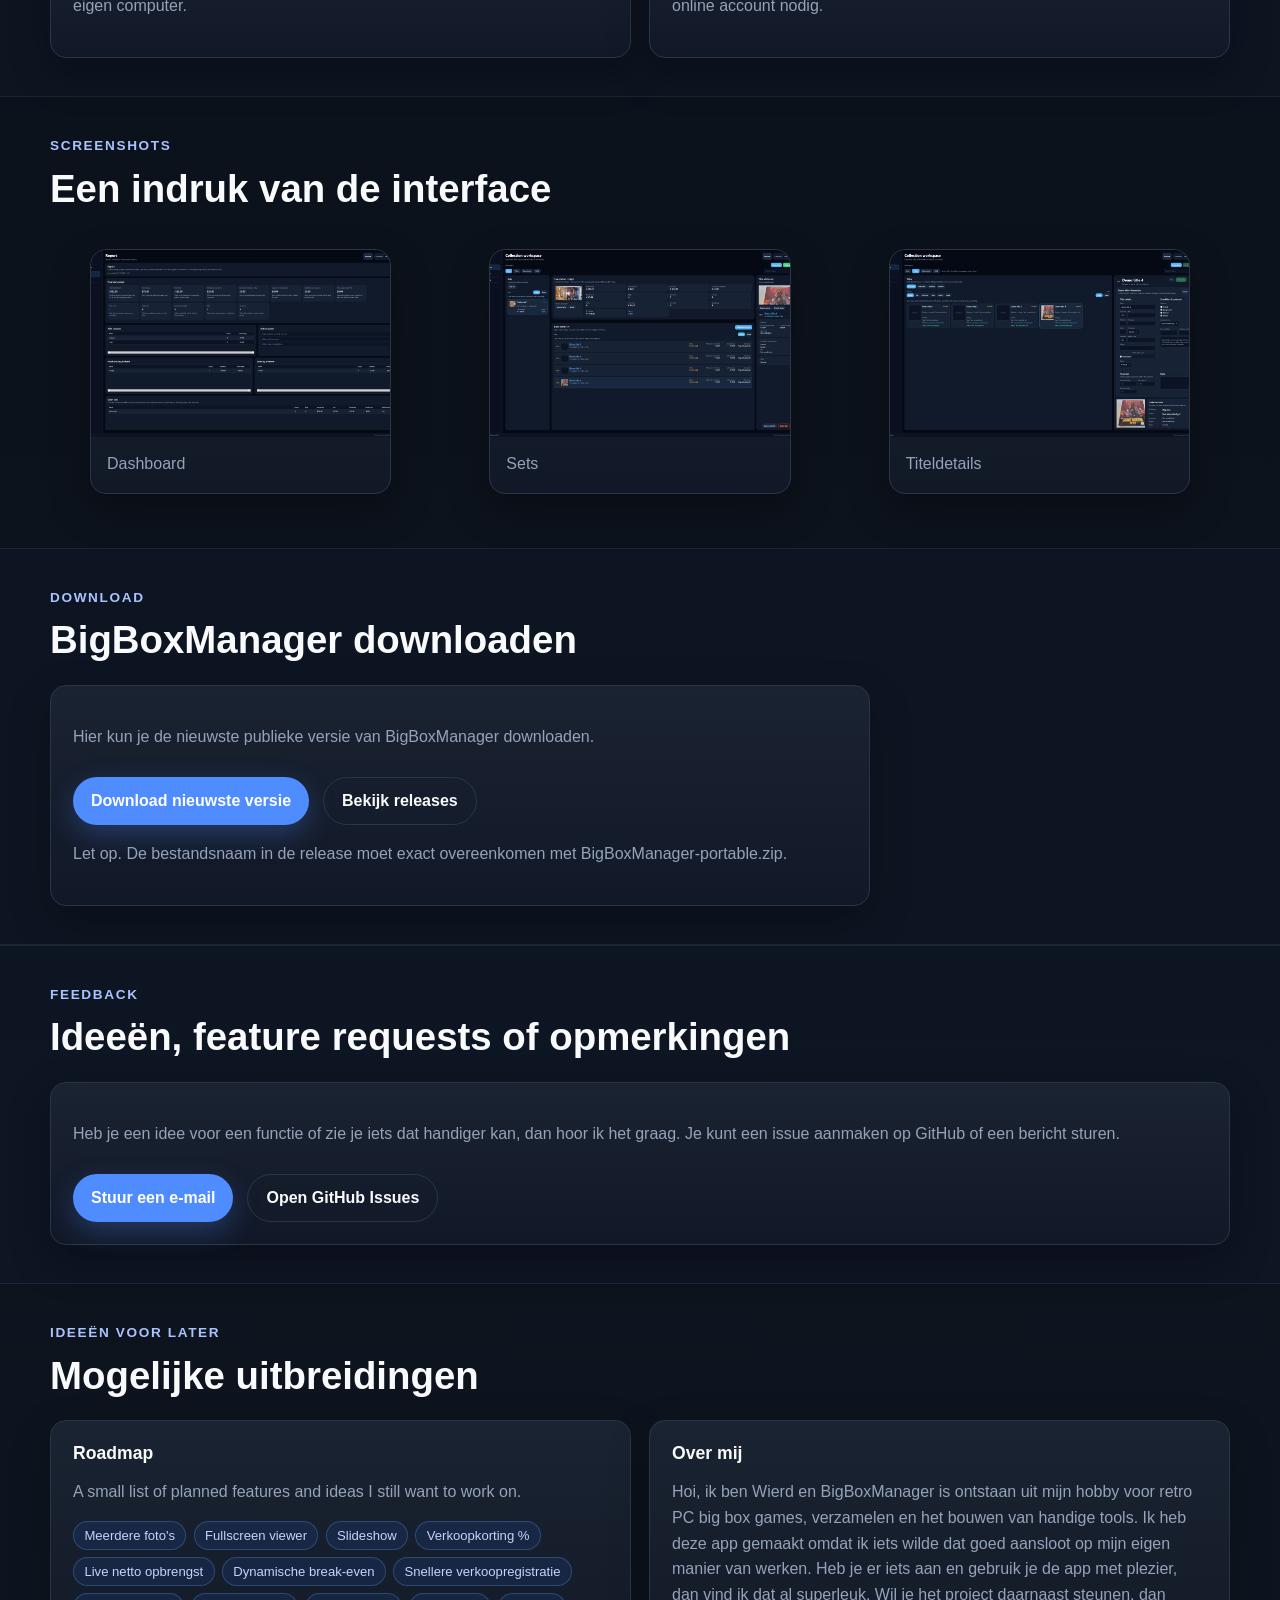
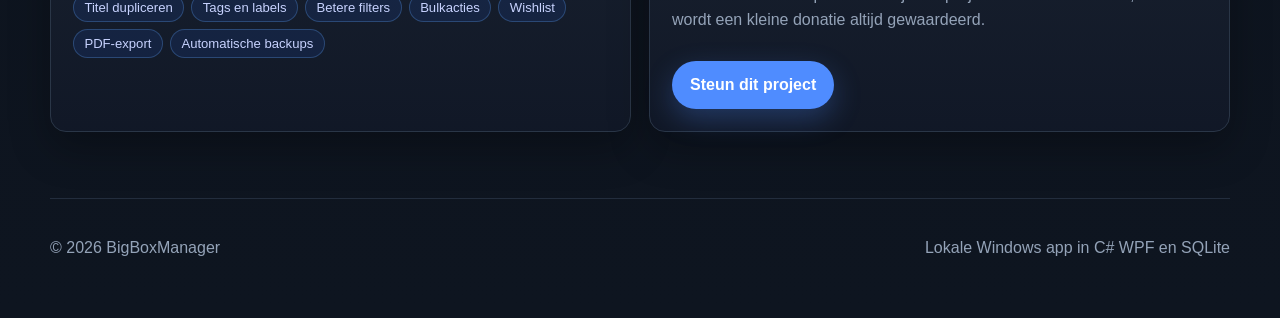
==== commit 987c7609: "Change column layout from three to two in index.html bugs" ====
--- a/index.html
+++ b/index.html
@@ -282,7 +282,7 @@
                     <h2 data-nl="Mogelijke uitbreidingen" data-en="Possible future additions">Mogelijke uitbreidingen</h2>
                 </div>
 
-                <div class="kaarten drie-kolommen">
+                <div class="kaarten twee-kolommen">
              <article class="kaart">
     <h3 data-nl="Roadmap" data-en="Roadmap">Roadmap</h3>
 
@@ -306,8 +306,9 @@
     <span data-nl="PDF-export" data-en="PDF export">PDF-export</span>
     <span data-nl="Automatische backups" data-en="Automatic backups">Automatische backups</span>
 </div>
-
-       <article class="kaart">
+</article>
+
+<article class="kaart">
     <h3 data-nl="Over mij" data-en="About me">Over mij</h3>
 
     <p data-nl="Hoi, ik ben Wierd en BigBoxManager is ontstaan uit mijn hobby voor retro PC big box games, verzamelen en het bouwen van handige tools. Ik heb deze app gemaakt omdat ik iets wilde dat goed aansloot op mijn eigen manier van werken. Heb je er iets aan en gebruik je de app met plezier, dan vind ik dat al superleuk. Wil je het project daarnaast steunen, dan wordt een kleine donatie altijd gewaardeerd."
--- a/style.css
+++ b/style.css
@@ -400,3 +400,22 @@
         margin: 0 auto;
     }
 }
+
+.feature-tags {
+    display: flex;
+    flex-wrap: wrap;
+    gap: 0.45rem;
+    margin-top: 1rem;
+}
+
+.feature-tags span {
+    display: inline-flex;
+    align-items: center;
+    border: 1px solid rgba(96, 165, 250, 0.28);
+    background: rgba(37, 99, 235, 0.12);
+    color: #c7d2fe;
+    border-radius: 999px;
+    padding: 0.35rem 0.65rem;
+    font-size: 0.82rem;
+    line-height: 1.2;
+}
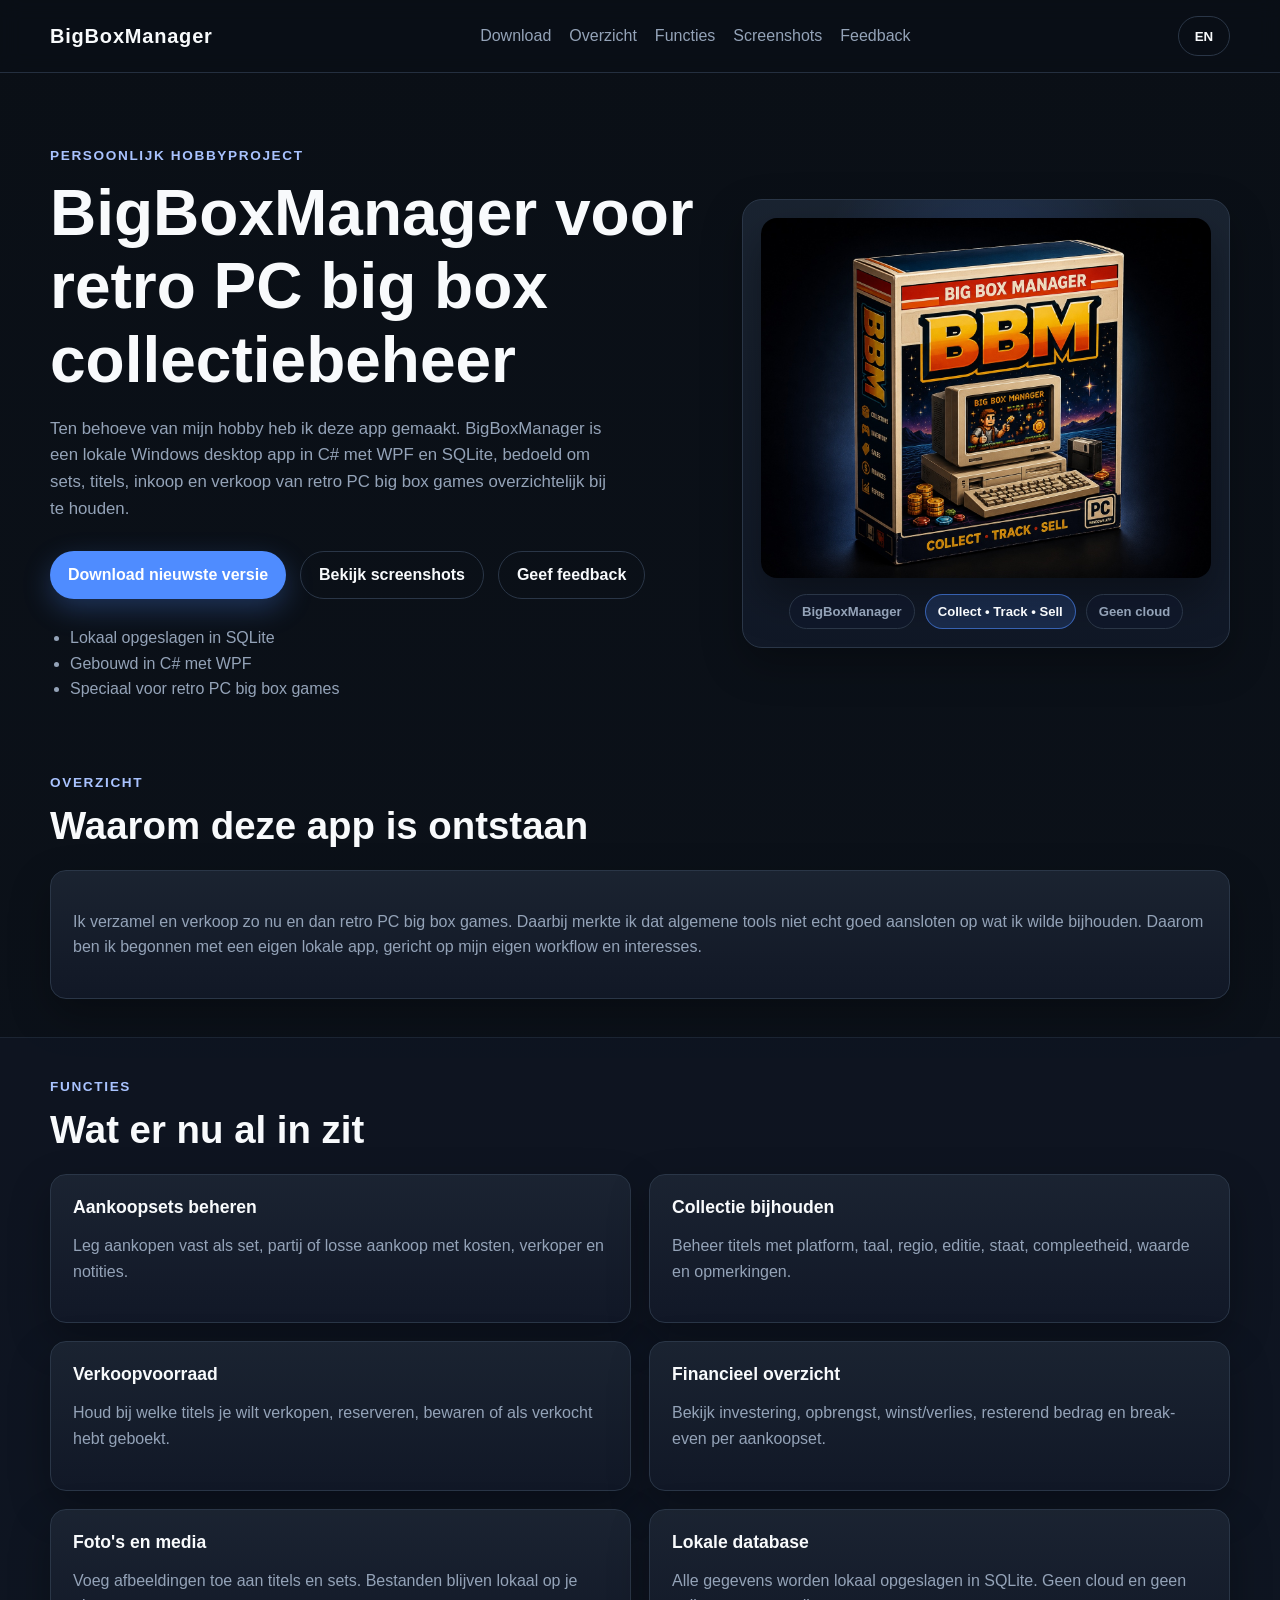
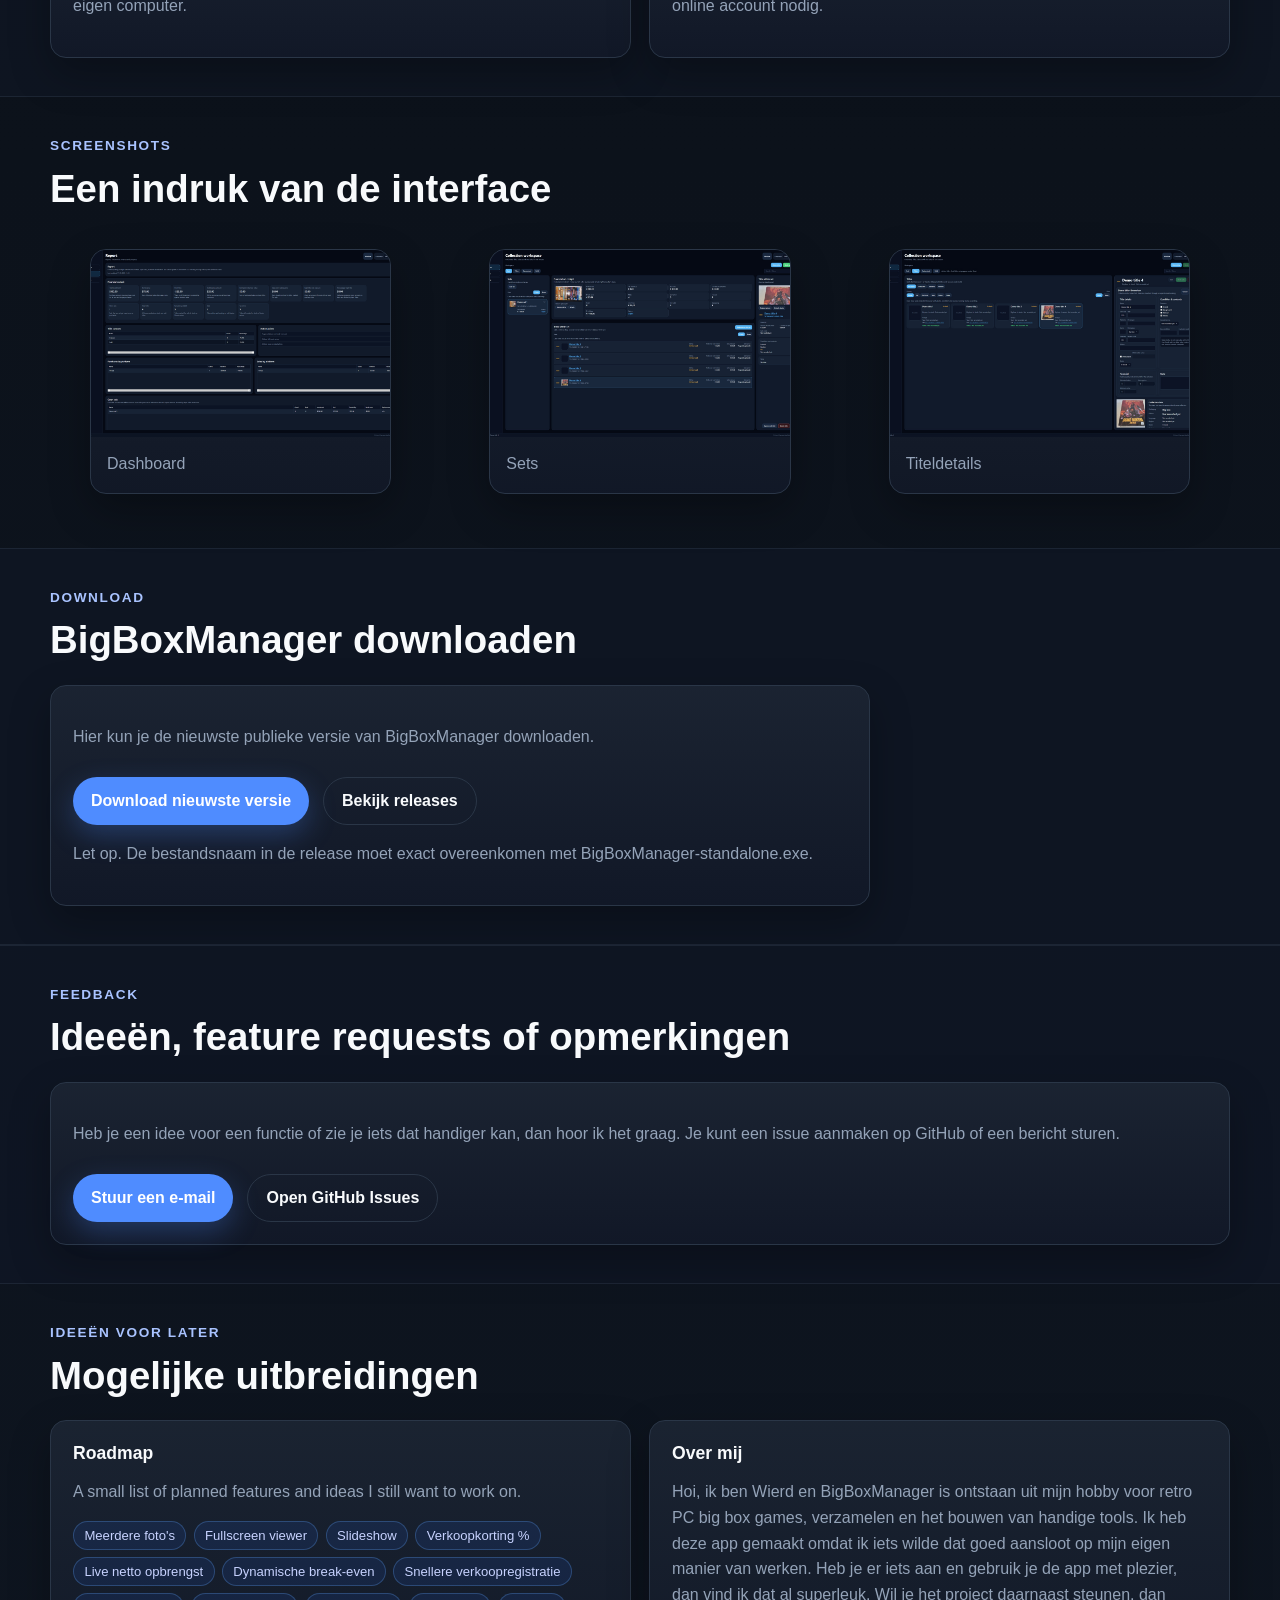
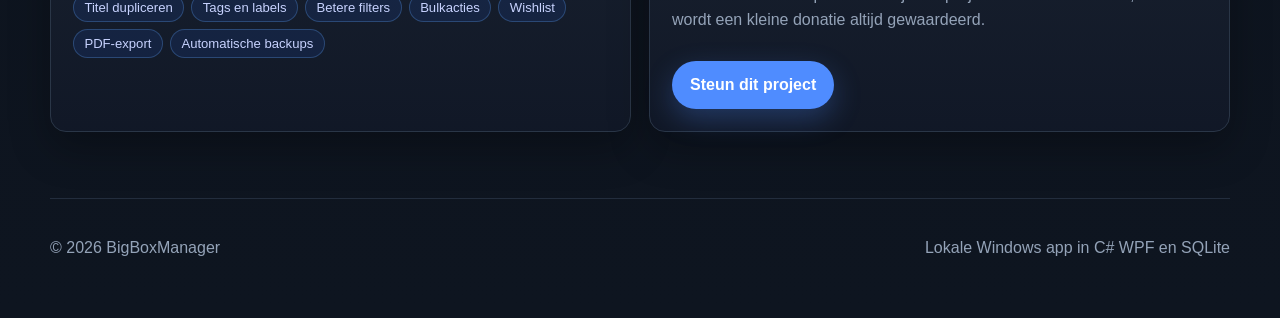
==== commit 78e20a13: "Update index.html" ====
--- a/index.html
+++ b/index.html
@@ -48,7 +48,7 @@
 
             <div class="knoppenrij">
 <a class="knop knop-hoofd"
-   href="https://github.com/wjp79/Bigboxmanager/releases/latest/download/BigBoxManager-portable.zip"
+   href="https://github.com/wjp79/Bigboxmanager/releases/latest/download/ BigBoxManager-standalone.exe"
    data-nl="Download nieuwste versie"
    data-en="Download latest version">
     Download nieuwste versie
@@ -216,7 +216,7 @@
 
             <div class="knoppenrij">
                 <a class="knop knop-hoofd"
-                   href="https://github.com/wjp79/Bigboxmanager/releases/latest/download/BigBoxManager-portable.zip"
+                   href="https://github.com/wjp79/Bigboxmanager/releases/latest/download/ BigBoxManager-standalone.exe"
                    data-nl="Download nieuwste versie"
                    data-en="Download latest version">
                     Download nieuwste versie
@@ -233,9 +233,9 @@
             </div>
 
             <p class="kleine-tekst"
-               data-nl="Let op. De bestandsnaam in de release moet exact overeenkomen met BigBoxManager-portable.zip."
-               data-en="Note. The asset filename in the release must exactly match BigBoxManager-portable.zip.">
-                Let op. De bestandsnaam in de release moet exact overeenkomen met BigBoxManager-portable.zip.
+               data-nl="Let op. De bestandsnaam in de release moet exact overeenkomen met  BigBoxManager-standalone.exe."
+               data-en="Note. The asset filename in the release must exactly match  BigBoxManager-standalone.exe.">
+                Let op. De bestandsnaam in de release moet exact overeenkomen met  BigBoxManager-standalone.exe.
             </p>
         </div>
     </div>
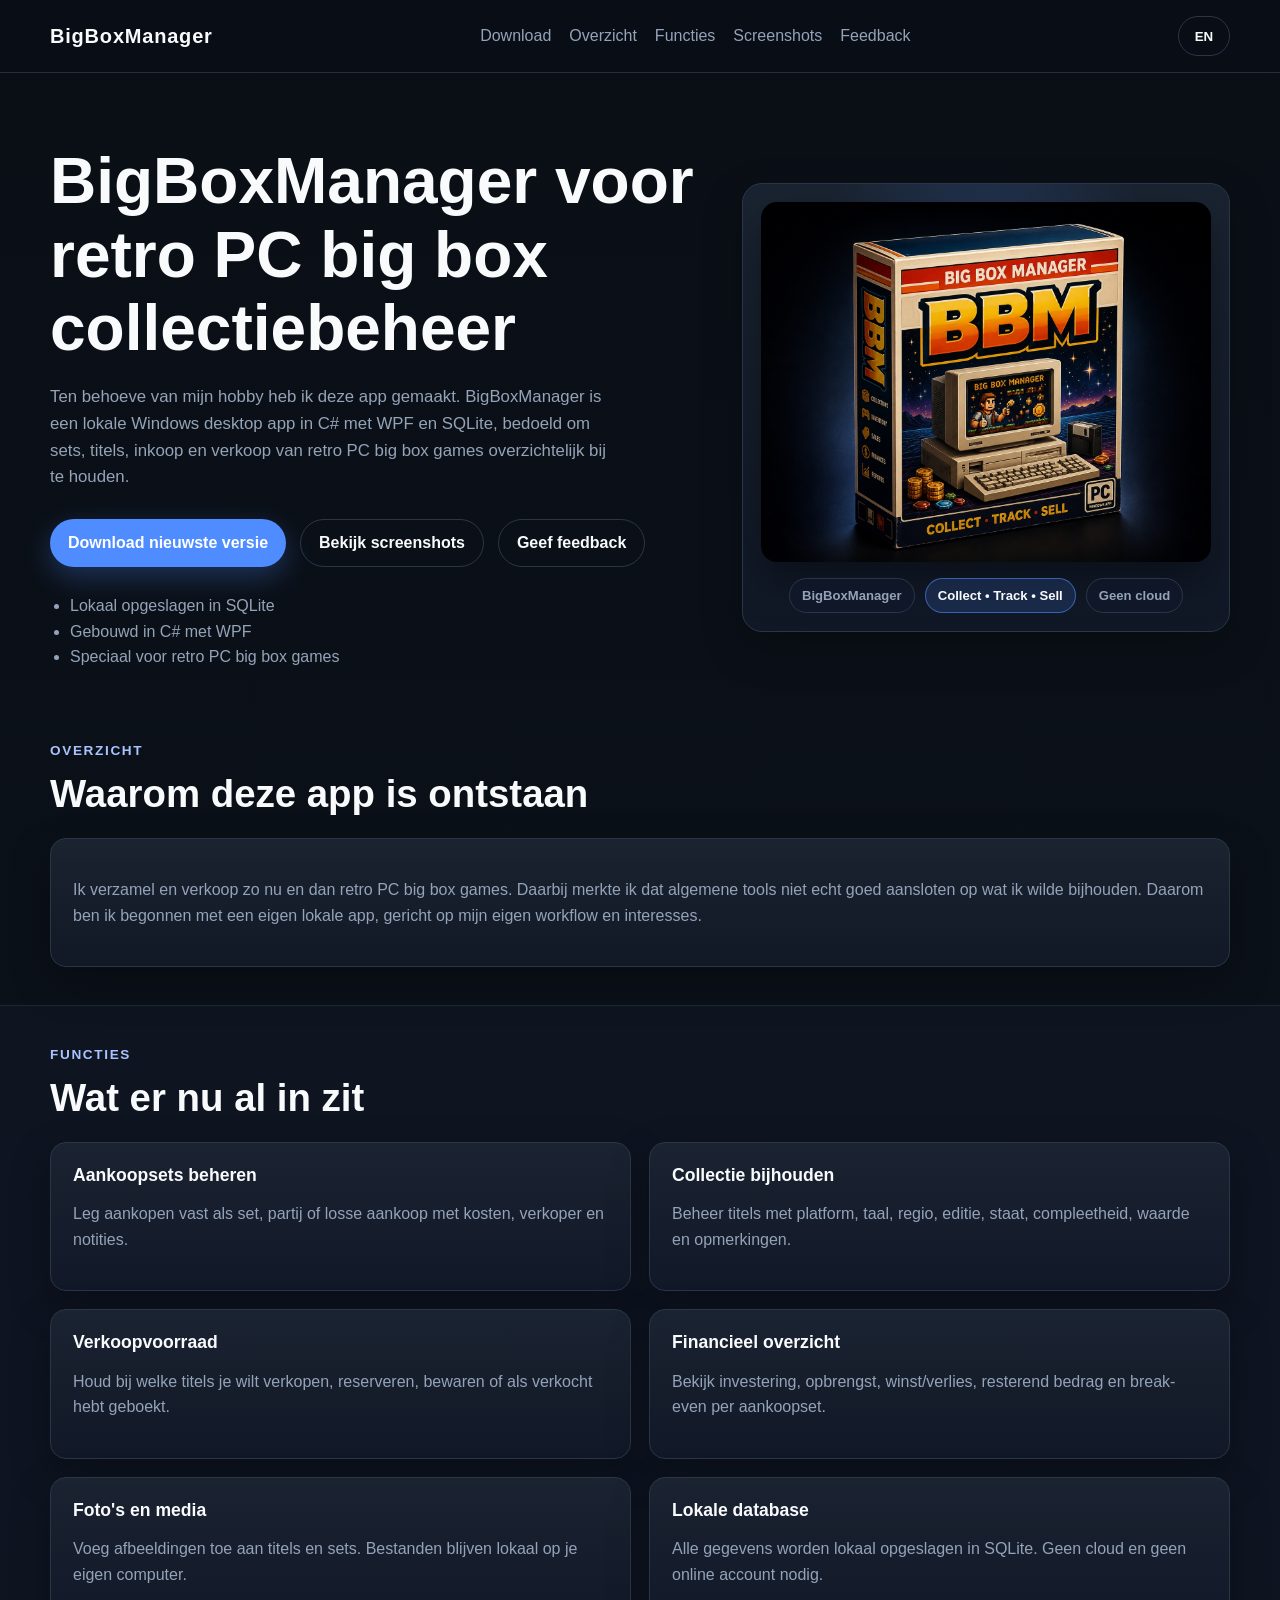
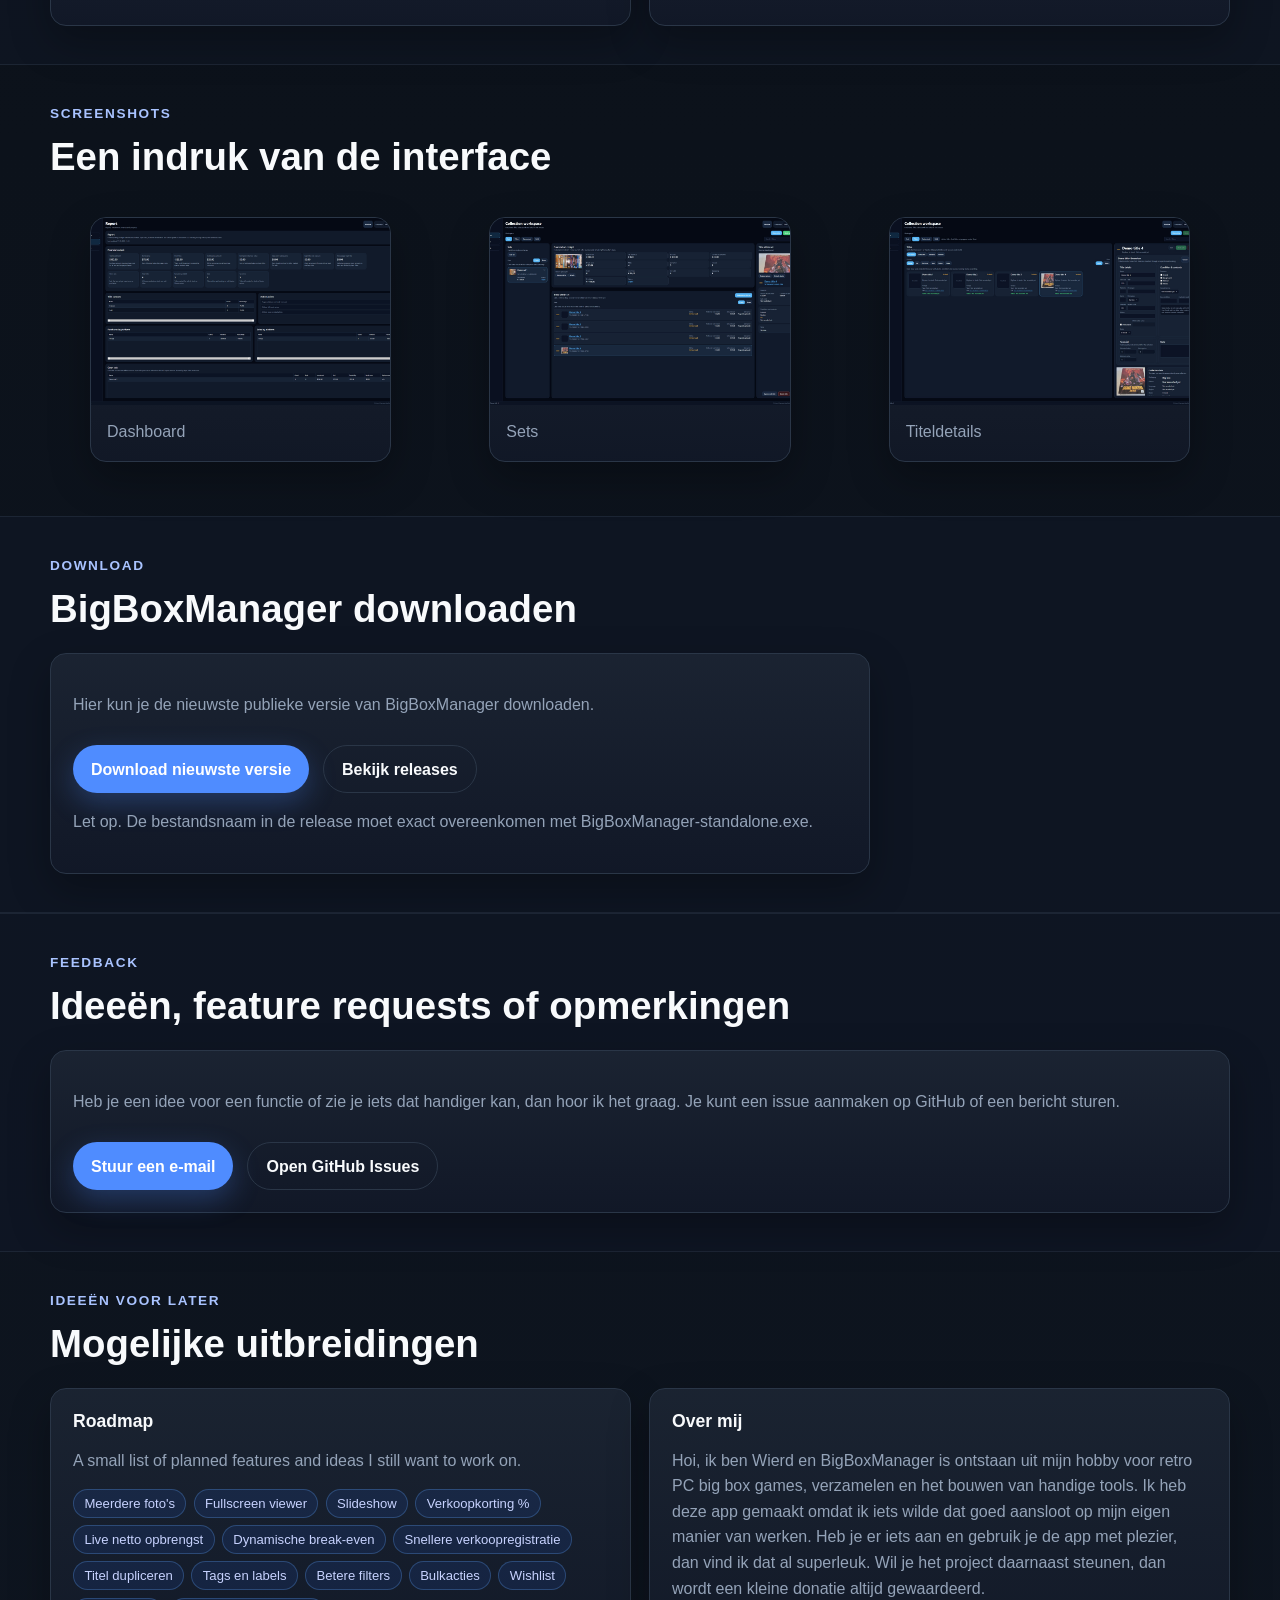
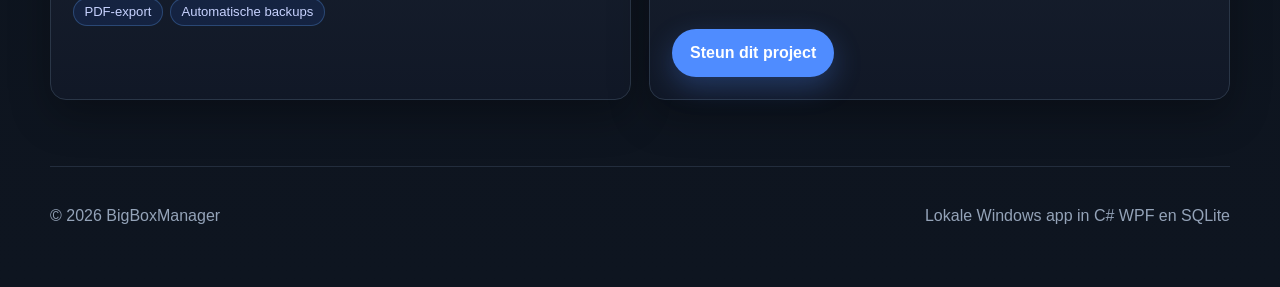
==== commit cd82c69f: "Update index.html" ====
--- a/index.html
+++ b/index.html
@@ -28,12 +28,7 @@
     <main>
         <section class="held">
             <div class="inhoud breedte held-inhoud">
-                <div class="held-tekst">
-                    <p class="label"
-                       data-nl="Persoonlijk hobbyproject"
-                       data-en="Personal hobby project">
-                        Persoonlijk hobbyproject
-                    </p>
+                <div class="held-tekst">           
 
                     <h1 data-nl="BigBoxManager voor retro PC big box collectiebeheer"
                         data-en="BigBoxManager for retro PC big box collection management">
@@ -48,7 +43,7 @@
 
             <div class="knoppenrij">
 <a class="knop knop-hoofd"
-   href="https://github.com/wjp79/Bigboxmanager/releases/latest/download/ BigBoxManager-standalone.exe"
+   href="https://github.com/wjp79/BigboxManager/releases/latest/download/BigBoxManager-standalone.exe"
    data-nl="Download nieuwste versie"
    data-en="Download latest version">
     Download nieuwste versie
@@ -216,7 +211,7 @@
 
             <div class="knoppenrij">
                 <a class="knop knop-hoofd"
-                   href="https://github.com/wjp79/Bigboxmanager/releases/latest/download/ BigBoxManager-standalone.exe"
+                   href="https://github.com/wjp79/BigboxManager/releases/latest/download/BigBoxManager-standalone.exe"
                    data-nl="Download nieuwste versie"
                    data-en="Download latest version">
                     Download nieuwste versie
@@ -233,9 +228,9 @@
             </div>
 
             <p class="kleine-tekst"
-               data-nl="Let op. De bestandsnaam in de release moet exact overeenkomen met  BigBoxManager-standalone.exe."
-               data-en="Note. The asset filename in the release must exactly match  BigBoxManager-standalone.exe.">
-                Let op. De bestandsnaam in de release moet exact overeenkomen met  BigBoxManager-standalone.exe.
+               data-nl="Let op. De bestandsnaam in de release moet exact overeenkomen met BigBoxManager-standalone.exe."
+               data-en="Note. The asset filename in the release must exactly match BigBoxManager-standalone.exe.">
+                Let op. De bestandsnaam in de release moet exact overeenkomen met BigBoxManager-standalone.exe.
             </p>
         </div>
     </div>
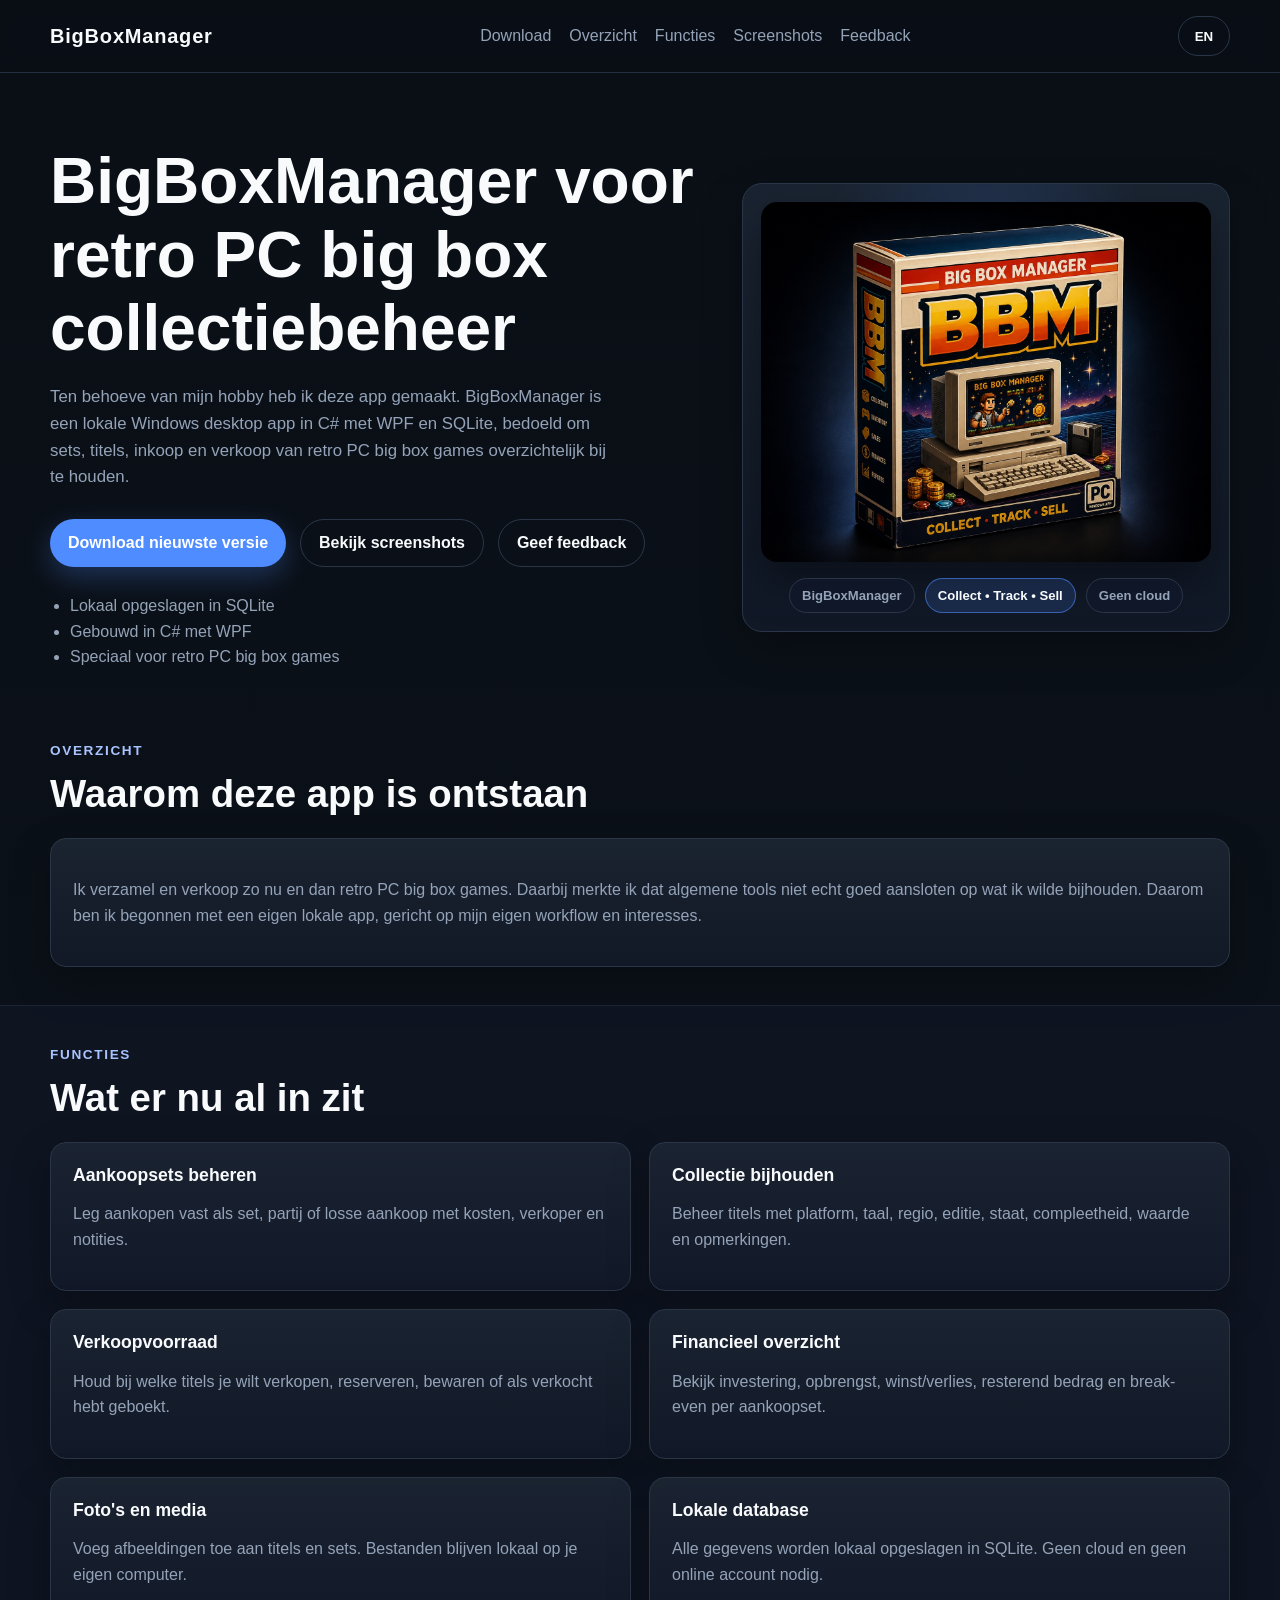
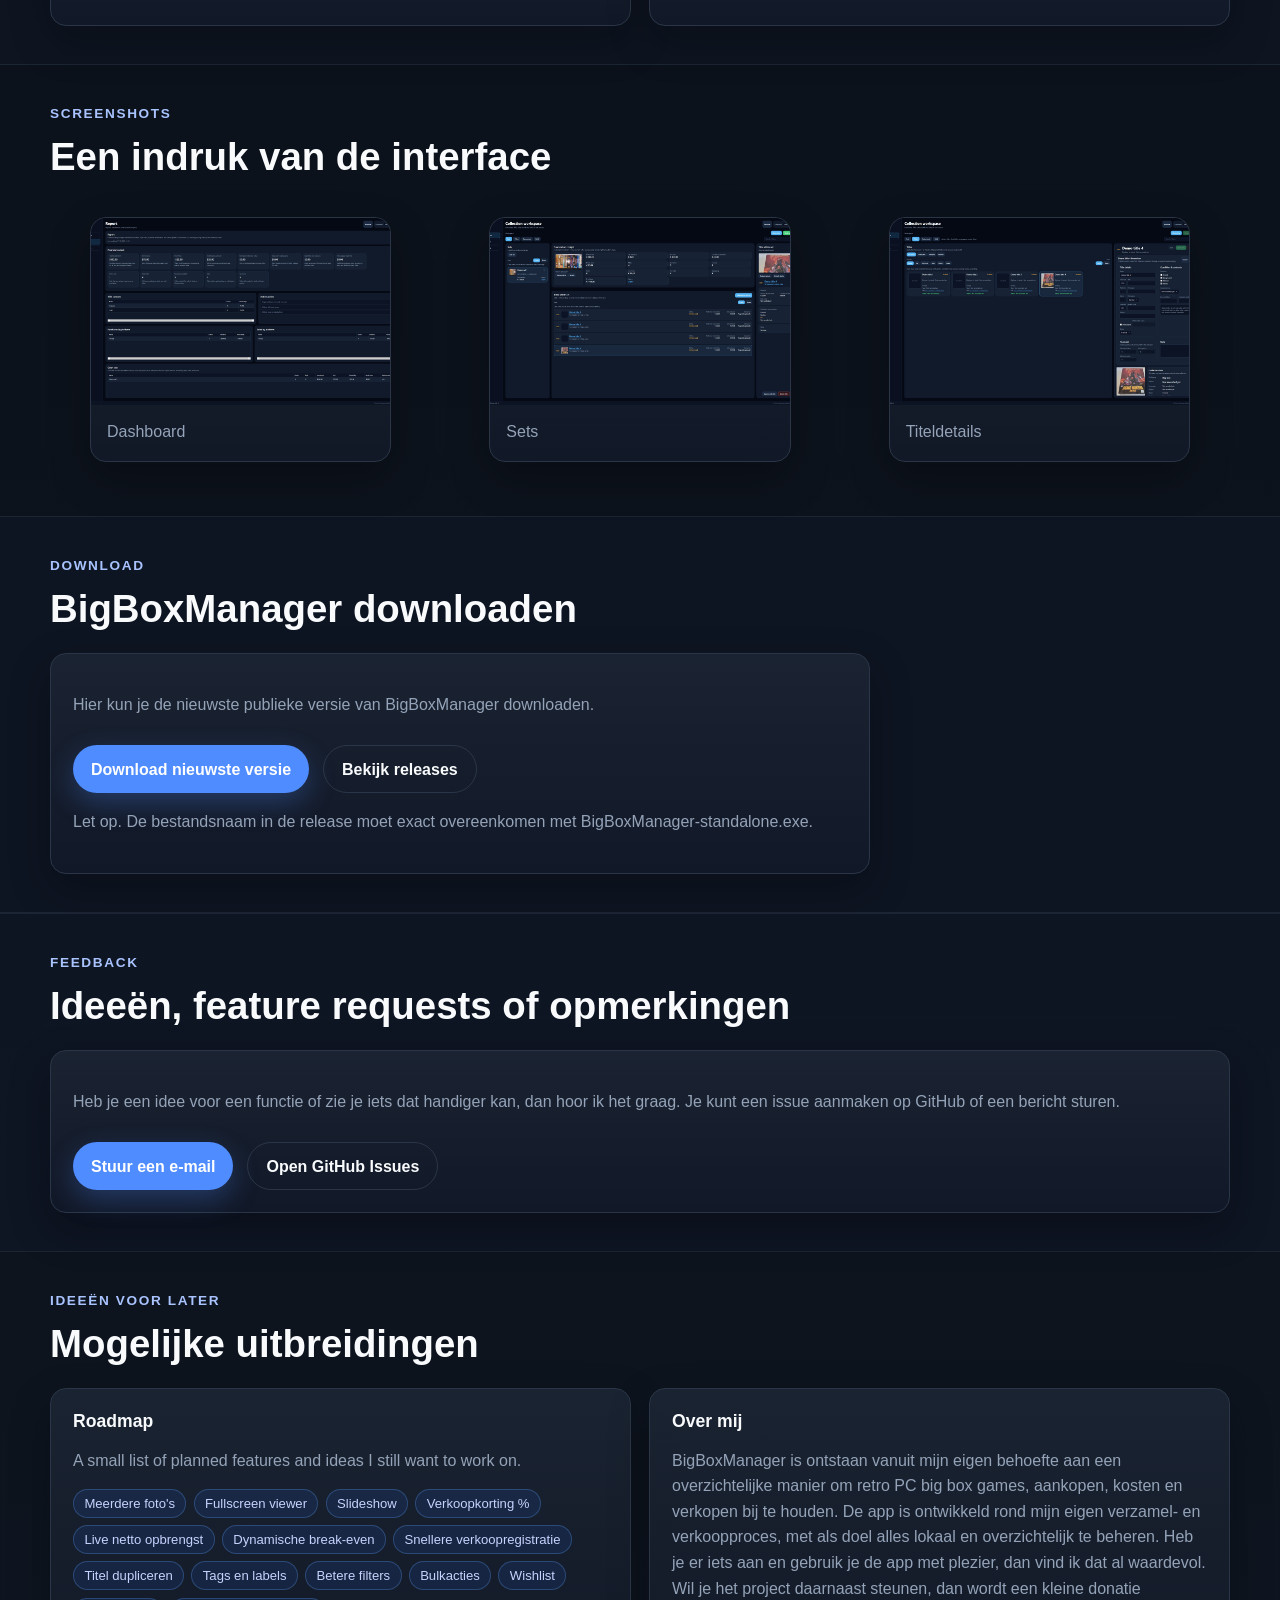
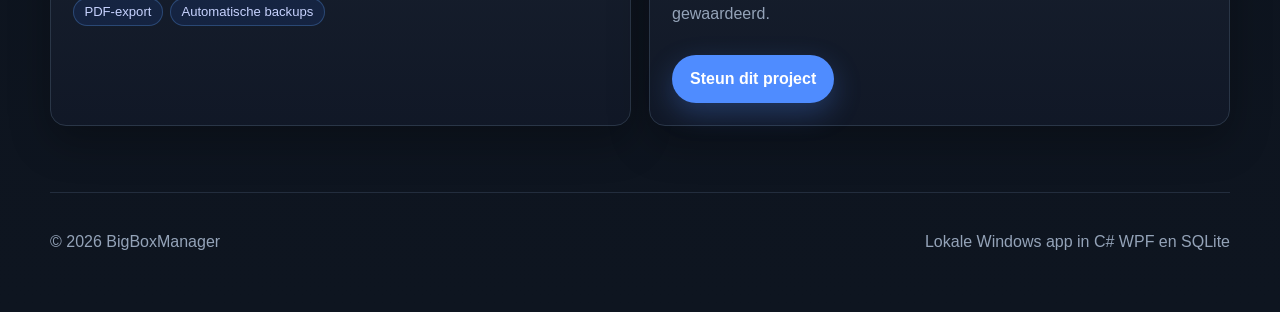
==== commit 5619e7c4: "Update index.html" ====
--- a/index.html
+++ b/index.html
@@ -306,10 +306,10 @@
 <article class="kaart">
     <h3 data-nl="Over mij" data-en="About me">Over mij</h3>
 
-    <p data-nl="Hoi, ik ben Wierd en BigBoxManager is ontstaan uit mijn hobby voor retro PC big box games, verzamelen en het bouwen van handige tools. Ik heb deze app gemaakt omdat ik iets wilde dat goed aansloot op mijn eigen manier van werken. Heb je er iets aan en gebruik je de app met plezier, dan vind ik dat al superleuk. Wil je het project daarnaast steunen, dan wordt een kleine donatie altijd gewaardeerd."
-       data-en="Hi, I’m Wierd, and BigBoxManager grew out of my hobby for retro PC big box games, collecting, and building useful tools. I made this app because I wanted something that really matched the way I work. If the app is useful to you and you enjoy using it, that already means a lot to me. And if you would like to support the project, a small donation is always appreciated.">
-        Hoi, ik ben Wierd en BigBoxManager is ontstaan uit mijn hobby voor retro PC big box games, verzamelen en het bouwen van handige tools. Ik heb deze app gemaakt omdat ik iets wilde dat goed aansloot op mijn eigen manier van werken. Heb je er iets aan en gebruik je de app met plezier, dan vind ik dat al superleuk. Wil je het project daarnaast steunen, dan wordt een kleine donatie altijd gewaardeerd.
-    </p>
+<p data-nl="BigBoxManager is ontstaan vanuit mijn eigen behoefte aan een overzichtelijke manier om retro PC big box games, aankopen, kosten en verkopen bij te houden. De app is ontwikkeld rond mijn eigen verzamel- en verkoopproces, met als doel alles lokaal en overzichtelijk te beheren. Heb je er iets aan en gebruik je de app met plezier, dan vind ik dat al waardevol. Wil je het project daarnaast steunen, dan wordt een kleine donatie gewaardeerd."
+   data-en="BigBoxManager was created from my own need for a clear way to track retro PC big box games, purchases, costs, and sales. The app was developed around my own collecting and selling workflow, with the goal of keeping everything organised and stored locally. If the app is useful to you and you enjoy using it, that already means a lot. If you would also like to support the project, a small donation is appreciated.">
+    BigBoxManager is ontstaan vanuit mijn eigen behoefte aan een overzichtelijke manier om retro PC big box games, aankopen, kosten en verkopen bij te houden. De app is ontwikkeld rond mijn eigen verzamel- en verkoopproces, met als doel alles lokaal en overzichtelijk te beheren. Heb je er iets aan en gebruik je de app met plezier, dan vind ik dat al waardevol. Wil je het project daarnaast steunen, dan wordt een kleine donatie gewaardeerd.
+</p>
 
     <div class="knoppenrij">
         <a class="knop knop-hoofd"
